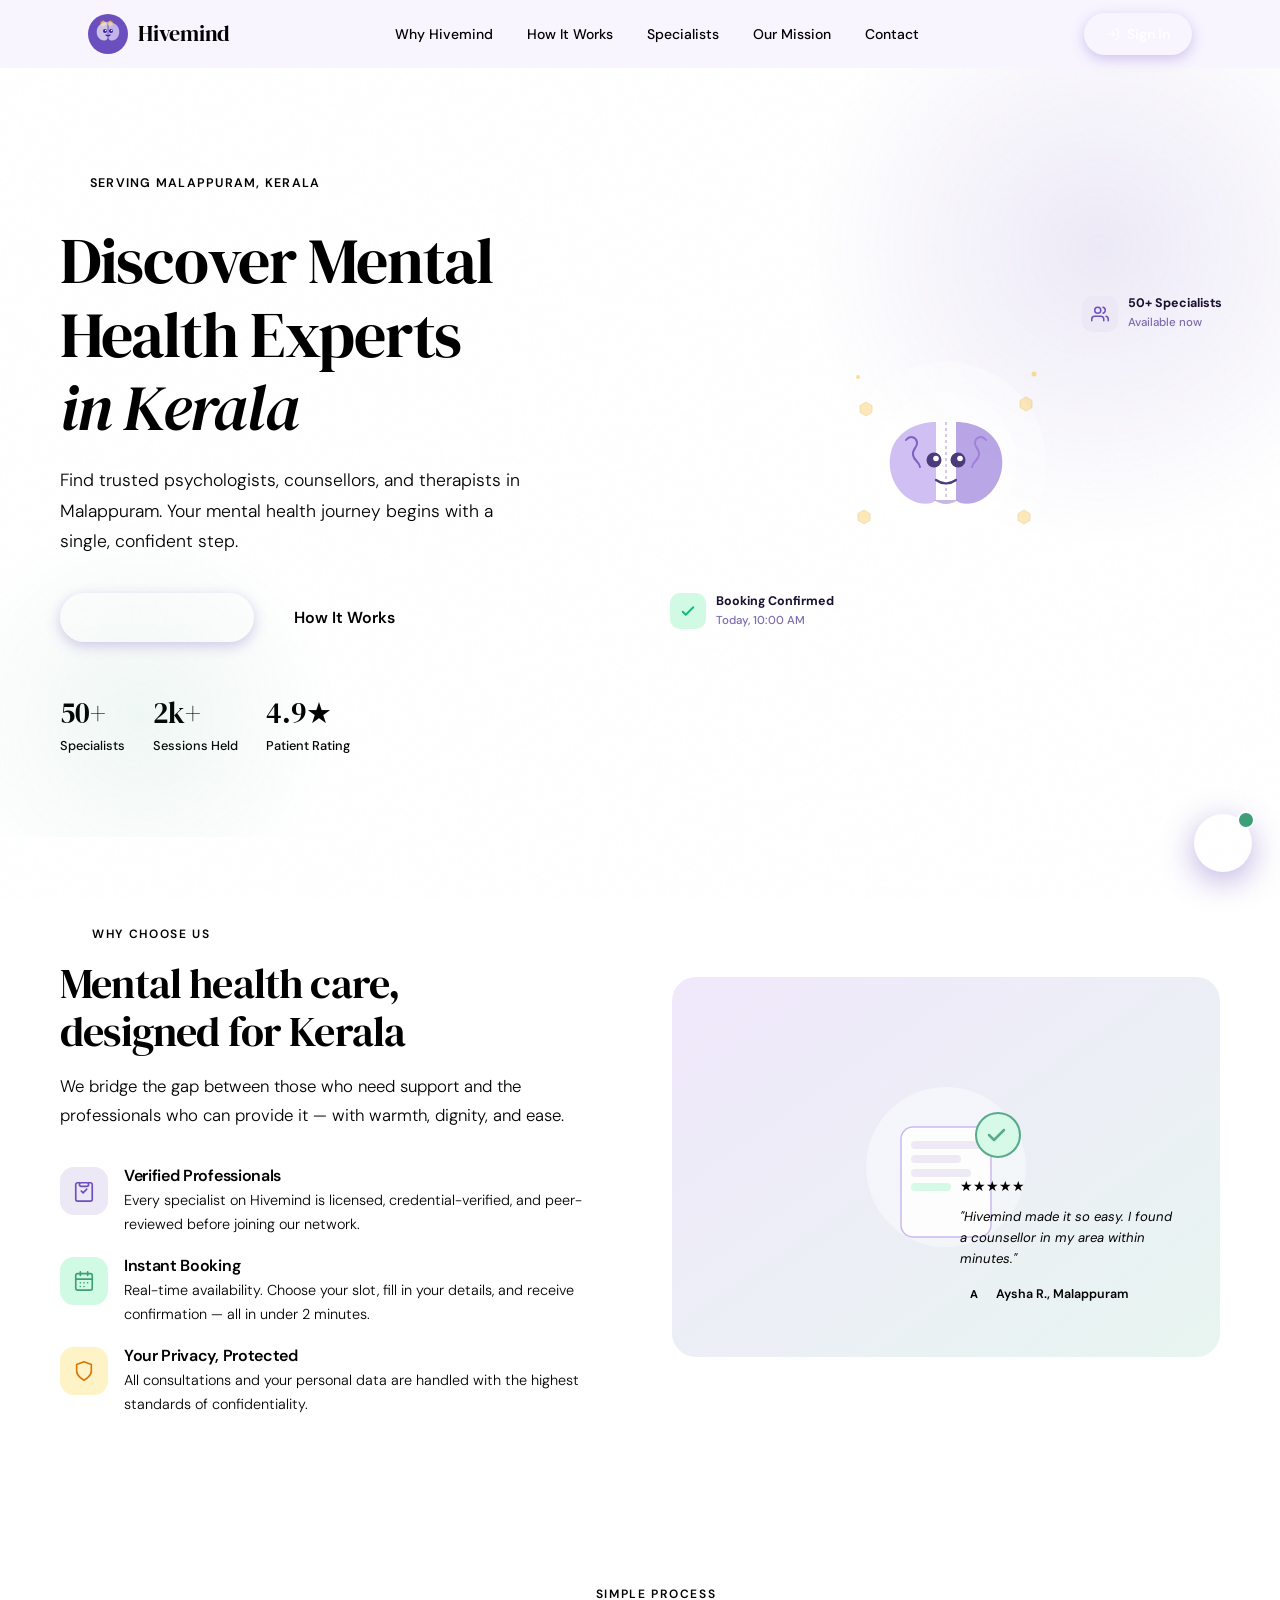
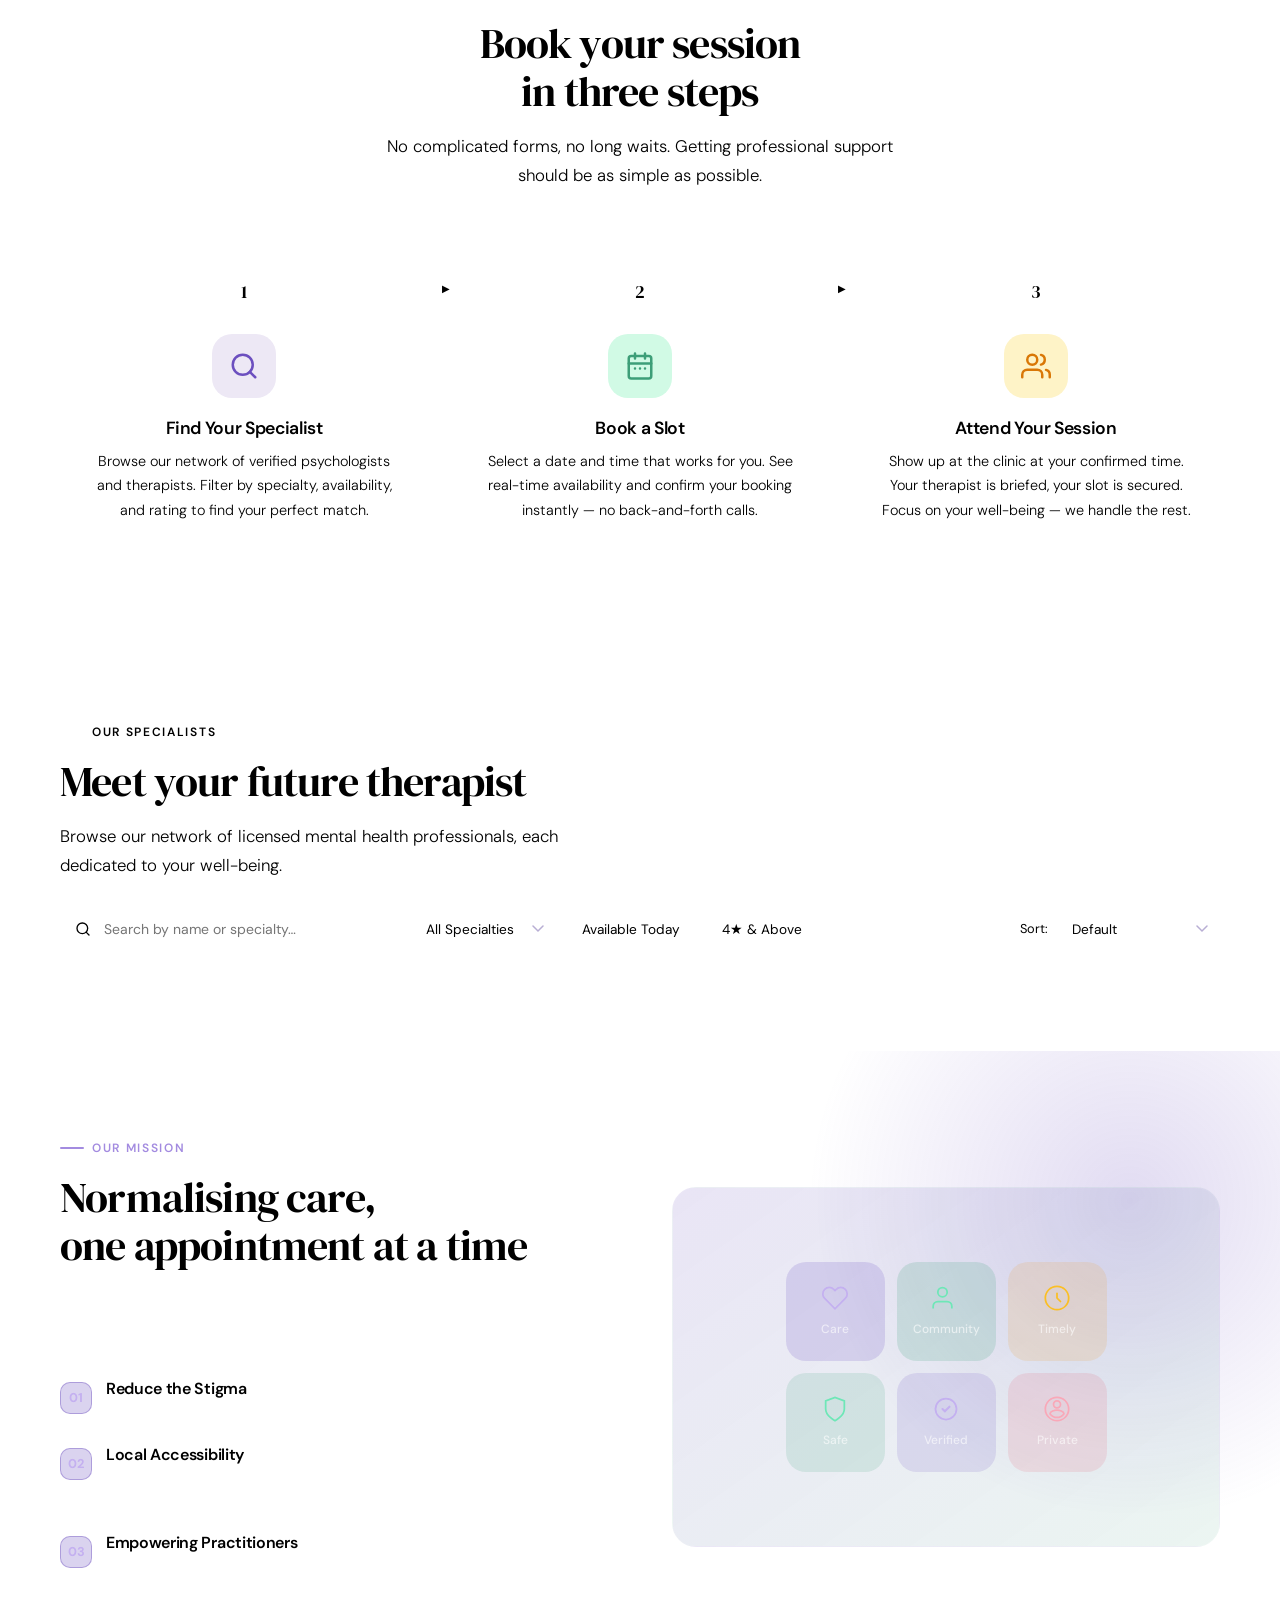
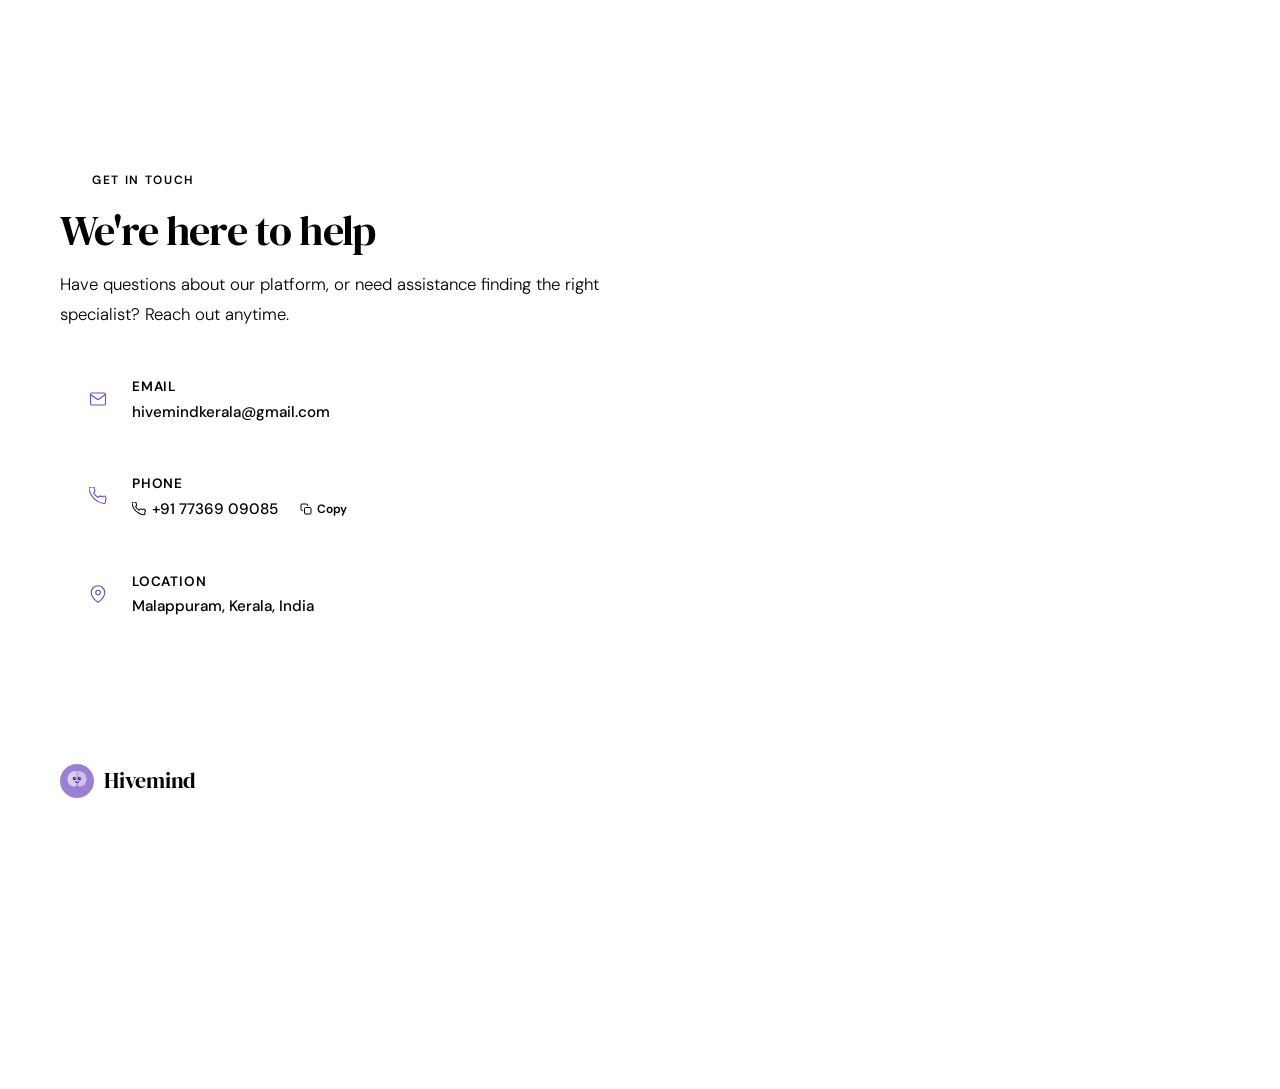
==== home.html @ d4dd8314 "sh" ====
<!DOCTYPE html>
<!-- ═══════════════════════════════════════════════════════════════════════
     HIVEMIND — Mental Health Platform  |  Production-Ready Frontend
     ── UPGRADED from static UI prototype to full product-level frontend ──
     Changes overview:
       • Mock API layer with realistic doctor data (replaces Supabase)
       • Smart search + specialty / rating / availability filters + sorting
       • Enhanced doctor cards: rating, reviews, price, certifications, verified badge
       • Multi-step booking flow (4 steps) with progress indicator
       • Skeleton loaders replacing spinner
       • "How It Works" section (new)
       • Full accessibility: aria-labels, focus styles, keyboard nav
       • SEO: meta description, OG tags, JSON-LD structured data
       • Lazy image loading, debounced search, no unnecessary reflows
     ═══════════════════════════════════════════════════════════════════════ -->
<html lang="en">
<head>
  <meta charset="UTF-8"/>
  <meta name="viewport" content="width=device-width, initial-scale=1.0"/>

  <!-- ── SEO: NEW ── -->
  <title>Hivemind — Mental Health Experts in Kerala | Book Online</title>
  <meta name="description" content="Find and book trusted psychologists, counsellors and therapists in Malappuram, Kerala. Verified specialists, instant booking, confidential consultations."/>
  <meta name="keywords" content="mental health Kerala, psychologist Malappuram, counsellor Kerala, therapy booking, Hivemind"/>
  <meta name="robots" content="index, follow"/>
  <link rel="canonical" href="https://hivemind.in/"/>

  <!-- ── OG TAGS: NEW ── -->
  <meta property="og:type" content="website"/>
  <meta property="og:title" content="Hivemind — Mental Health Experts in Kerala"/>
  <meta property="og:description" content="Book verified psychologists and therapists in Malappuram, Kerala. Instant online booking."/>
  <meta property="og:url" content="https://hivemind.in/"/>
  <meta property="og:image" content="https://hivemind.in/og-image.png"/>
  <meta name="twitter:card" content="summary_large_image"/>
  <meta name="twitter:title" content="Hivemind — Mental Health Experts in Kerala"/>
  <meta name="twitter:description" content="Book verified psychologists and therapists in Kerala. Instant online booking."/>

  <!-- ── JSON-LD STRUCTURED DATA: NEW ── -->
  <script type="application/ld+json">
  {
    "@context": "https://schema.org",
    "@type": "MedicalBusiness",
    "name": "Hivemind",
    "description": "Mental health booking platform connecting patients with verified specialists in Kerala, India.",
    "url": "https://hivemind.in",
    "areaServed": { "@type": "State", "name": "Kerala" },
    "address": { "@type": "PostalAddress", "addressLocality": "Malappuram", "addressRegion": "Kerala", "addressCountry": "IN" },
    "telephone": "+917736909085",
    "email": "hivemindkerala@gmail.com",
    "medicalSpecialty": ["Psychology", "Psychiatry", "Counseling", "Therapy"]
  }
  </script>

  <link rel="preconnect" href="https://fonts.googleapis.com"/>
  <link href="https://fonts.googleapis.com/css2?family=DM+Serif+Display:ital@0;1&family=DM+Sans:ital,opsz,wght@0,9..40,300;0,9..40,400;0,9..40,500;0,9..40,600;1,9..40,300&display=swap" rel="stylesheet"/>

  <link rel="stylesheet" href="css/styles.css"/>

  <!-- ── NO INLINE STYLES — all styles are in css/styles.css ── -->
</head>
<body>

<!-- Accessibility skip link: NEW -->
<a href="#doctors" class="skip-link">Skip to specialists</a>

<!-- ═══════════════ HEADER ═══════════════ -->
<header role="banner">
  <div class="nav-wrap">
    <a class="logo" onclick="showPage('home')" role="link" aria-label="Hivemind home" tabindex="0">
      <svg class="logo-mark" viewBox="0 0 40 40" fill="none" aria-hidden="true">
        <circle cx="20" cy="20" r="20" fill="#6c4fbf"/>
        <polygon points="15.2,6.5 17.7,8 17.7,11 15.2,12.5 12.7,11 12.7,8" fill="#f9c74f" opacity="0.82" stroke="#d4930a" stroke-width="0.5"/>
        <polygon points="22.2,6.5 24.7,8 24.7,11 22.2,12.5 19.7,11 19.7,8" fill="#f9c74f" opacity="0.82" stroke="#d4930a" stroke-width="0.5"/>
        <path d="M19.5,8 C16.5,8 12,9.5 10,13 C8,16.5 8.5,21 10.5,23.5 C12,25.5 14.5,27 17,26.5 C17.8,26.35 19.5,25.5 19.5,24 Z" fill="#ede8f5" opacity="0.75"/>
        <path d="M20.5,8 C23.5,8 28,9.5 30,13 C32,16.5 31.5,21 29.5,23.5 C28,25.5 25.5,27 23,26.5 C22.2,26.35 20.5,25.5 20.5,24 Z" fill="#ddd5f5" opacity="0.75"/>
        <circle cx="17" cy="17" r="2" fill="#3d1fa0"/><circle cx="23" cy="17" r="2" fill="#3d1fa0"/>
        <circle cx="17.6" cy="16.5" r="0.75" fill="white"/><circle cx="23.6" cy="16.5" r="0.75" fill="white"/>
        <path d="M18,21 Q20,22.5 22,21" stroke="#3d1fa0" stroke-width="1.2" stroke-linecap="round" fill="none"/>
      </svg>
      <span class="logo-name">Hivemind</span>
    </a>
    <nav role="navigation" aria-label="Main navigation">
      <span class="nav-link" onclick="showPage('home'); scrollToId('why')" tabindex="0" role="button">Why Hivemind</span>
      <span class="nav-link" onclick="showPage('home'); scrollToId('how')" tabindex="0" role="button">How It Works</span>
      <span class="nav-link" onclick="showPage('home'); scrollToId('doctors')" tabindex="0" role="button">Specialists</span>
      <span class="nav-link" onclick="showPage('home'); scrollToId('mission')" tabindex="0" role="button">Our Mission</span>
      <span class="nav-link" onclick="showPage('home'); scrollToId('contact')" tabindex="0" role="button">Contact</span>
    </nav>
    <!-- Shown when NOT logged in -->
    <a href="login.html" class="btn btn-primary" id="nav-login-btn" aria-label="Sign in">
      <svg width="14" height="14" fill="none" viewBox="0 0 24 24" aria-hidden="true"><path d="M15 3h4a2 2 0 012 2v14a2 2 0 01-2 2h-4M10 17l5-5-5-5M15 12H3" stroke="currentColor" stroke-width="2" stroke-linecap="round" stroke-linejoin="round"/></svg>
      Sign In
    </a>
    <!-- Shown when logged in -->
    <div class="user-nav" id="user-nav" aria-label="Logged in user">
      <div class="user-nav-avatar" id="nav-avatar">A</div>
      <span class="user-nav-name" id="nav-username"></span>
      <button class="logout-btn" onclick="doLogout()" aria-label="Sign out">
        <svg width="13" height="13" fill="none" viewBox="0 0 24 24"><path d="M9 21H5a2 2 0 01-2-2V5a2 2 0 012-2h4M16 17l5-5-5-5M21 12H9" stroke="currentColor" stroke-width="2" stroke-linecap="round" stroke-linejoin="round"/></svg>
        Sign out
      </button>
    </div>
    <button class="hamburger" id="hamburger" onclick="toggleMenu()" aria-label="Open menu" aria-expanded="false">
      <span></span><span></span><span></span>
    </button>
  </div>
  <div class="mobile-menu" id="mobileMenu" role="navigation" aria-label="Mobile navigation">
    <span class="mobile-nav-link" onclick="closeMenu(); showPage('home'); scrollToId('why')" tabindex="0" role="button">Why Hivemind</span>
    <span class="mobile-nav-link" onclick="closeMenu(); showPage('home'); scrollToId('how')" tabindex="0" role="button">How It Works</span>
    <span class="mobile-nav-link" onclick="closeMenu(); showPage('home'); scrollToId('doctors')" tabindex="0" role="button">Specialists</span>
    <span class="mobile-nav-link" onclick="closeMenu(); showPage('home'); scrollToId('mission')" tabindex="0" role="button">Our Mission</span>
    <span class="mobile-nav-link" onclick="closeMenu(); showPage('home'); scrollToId('contact')" tabindex="0" role="button">Contact</span>
    <button class="btn btn-primary" style="margin-top:8px;border-radius:12px;" onclick="closeMenu(); showPage('home'); scrollToId('doctors')">Book an Appointment</button>
  </div>
</header>

<!-- ═══════════════ HOME PAGE ═══════════════ -->
<div id="page-home" class="page active" role="main">

  <!-- HERO -->
  <section class="hero" id="hero" aria-label="Hero">
    <div class="hero-inner container">
      <div>
        <div class="hero-badge" aria-label="Service area">
          <span class="pulse" aria-hidden="true"></span> Serving Malappuram, Kerala
        </div>
        <h1>Discover Mental<br/>Health Experts<br/><em>in Kerala</em></h1>
        <p class="hero-sub">Find trusted psychologists, counsellors, and therapists in Malappuram. Your mental health journey begins with a single, confident step.</p>
        <div class="hero-ctas">
          <button class="btn btn-primary" style="font-size:1rem;padding:14px 28px;" onclick="scrollToId('doctors')" aria-label="Book a therapy session">
            <svg width="16" height="16" fill="none" viewBox="0 0 24 24" aria-hidden="true"><rect x="3" y="4" width="18" height="18" rx="2" stroke="currentColor" stroke-width="2"/><path d="M16 2v4M8 2v4M3 10h18" stroke="currentColor" stroke-width="2" stroke-linecap="round"/></svg>
            Book a Session
          </button>
          <button class="btn btn-ghost" style="font-size:1rem;padding:14px 28px;" onclick="scrollToId('how')">How It Works</button>
        </div>
        <div class="hero-stats" role="list" aria-label="Platform statistics">
          <div class="stat" role="listitem"><div class="stat-num">50+</div><div class="stat-label">Specialists</div></div>
          <div class="stat" role="listitem"><div class="stat-num">2k+</div><div class="stat-label">Sessions Held</div></div>
          <div class="stat" role="listitem"><div class="stat-num">4.9★</div><div class="stat-label">Patient Rating</div></div>
        </div>
      </div>
      <div class="hero-visual" aria-hidden="true">
        <div class="hero-illustration">
          <svg width="260" height="260" viewBox="0 0 260 260" fill="none">
            <circle cx="130" cy="130" r="100" fill="white" opacity="0.35"/>
            <circle cx="130" cy="130" r="70" fill="white" opacity="0.4"/>
            <path d="M120 90 C100 90 80 100 75 120 C70 140 80 160 95 168 C102 172 115 174 120 168 Z" fill="#c4b0f0" opacity="0.8"/>
            <path d="M140 90 C160 90 180 100 185 120 C190 140 180 160 165 168 C158 172 145 174 140 168 Z" fill="#a890e0" opacity="0.8"/>
            <path d="M118 168 Q130 176 142 168" fill="#9070c8" opacity="0.5"/>
            <line x1="130" y1="90" x2="130" y2="168" stroke="#7850b8" stroke-width="1.2" stroke-dasharray="3 3" opacity="0.5"/>
            <path d="M90 108 C94 103 100 105 101 110 C102 115 96 117 97 123 C98 129 103 129 104 135" stroke="#8060c0" stroke-width="2" fill="none" stroke-linecap="round"/>
            <path d="M170 108 C166 103 160 105 159 110 C158 115 164 117 163 123 C162 129 157 129 156 135" stroke="#a080d8" stroke-width="2" fill="none" stroke-linecap="round"/>
            <circle cx="118" cy="128" r="7.5" fill="#4a3b7a"/><circle cx="142" cy="128" r="7.5" fill="#4a3b7a"/>
            <circle cx="120" cy="126.5" r="2.8" fill="white"/><circle cx="144" cy="126.5" r="2.8" fill="white"/>
            <path d="M120 148 Q130 155 140 148" stroke="#4a3b7a" stroke-width="2.2" fill="none" stroke-linecap="round"/>
            <g opacity="0.4">
              <polygon points="50,70 56,73.5 56,80.5 50,84 44,80.5 44,73.5" fill="#f9c74f" stroke="#d4930a" stroke-width="0.6"/>
              <polygon points="210,65 216,68.5 216,75.5 210,79 204,75.5 204,68.5" fill="#f9c74f" stroke="#d4930a" stroke-width="0.6"/>
              <polygon points="48,178 54,181.5 54,188.5 48,192 42,188.5 42,181.5" fill="#f9c74f" stroke="#d4930a" stroke-width="0.6"/>
              <polygon points="208,178 214,181.5 214,188.5 208,192 202,188.5 202,181.5" fill="#f9c74f" stroke="#d4930a" stroke-width="0.6"/>
            </g>
            <circle cx="42" cy="45" r="2" fill="#f9c74f" opacity="0.6"/>
            <circle cx="218" cy="42" r="2.5" fill="#f9c74f" opacity="0.6"/>
          </svg>
        </div>
        <div class="float-card fc1">
          <div class="fc-icon" style="background:#d1fae5;"><svg width="18" height="18" fill="none" viewBox="0 0 24 24"><path d="M5 13l4 4L19 7" stroke="#10b981" stroke-width="2.5" stroke-linecap="round" stroke-linejoin="round"/></svg></div>
          <div><div style="font-size:.78rem;font-weight:700;color:#1a1030;">Booking Confirmed</div><div style="font-size:.72rem;color:#7c6bb0;">Today, 10:00 AM</div></div>
        </div>
        <div class="float-card fc2">
          <div class="fc-icon" style="background:#ede8f5;"><svg width="18" height="18" fill="none" viewBox="0 0 24 24"><path d="M17 21v-2a4 4 0 00-4-4H5a4 4 0 00-4 4v2" stroke="#6c4fbf" stroke-width="2" stroke-linecap="round"/><circle cx="9" cy="7" r="4" stroke="#6c4fbf" stroke-width="2"/><path d="M23 21v-2a4 4 0 00-3-3.87M16 3.13a4 4 0 010 7.75" stroke="#6c4fbf" stroke-width="2" stroke-linecap="round"/></svg></div>
          <div><div style="font-size:.78rem;font-weight:700;color:#1a1030;">50+ Specialists</div><div style="font-size:.72rem;color:#7c6bb0;">Available now</div></div>
        </div>
      </div>
    </div>
  </section>

  <div class="divider"></div>

  <!-- WHY HIVEMIND -->
  <section class="why-section" id="why" aria-labelledby="why-heading">
    <div class="container">
      <div class="why-grid">
        <div>
          <div class="section-label">Why Choose Us</div>
          <h2 class="section-title" id="why-heading">Mental health care,<br/>designed for Kerala</h2>
          <p class="section-sub">We bridge the gap between those who need support and the professionals who can provide it — with warmth, dignity, and ease.</p>
          <div class="why-features">
            <div class="feature-item">
              <div class="feature-icon" style="background:#ede8f5;" aria-hidden="true"><svg width="22" height="22" fill="none" viewBox="0 0 24 24"><path d="M9 12l2 2 4-4M7 3H5a2 2 0 00-2 2v16a2 2 0 002 2h14a2 2 0 002-2V5a2 2 0 00-2-2h-2M9 3h6M9 3a2 2 0 000 4h6a2 2 0 000-4" stroke="#6c4fbf" stroke-width="1.8" stroke-linecap="round" stroke-linejoin="round"/></svg></div>
              <div class="feature-text"><h4>Verified Professionals</h4><p>Every specialist on Hivemind is licensed, credential-verified, and peer-reviewed before joining our network.</p></div>
            </div>
            <div class="feature-item">
              <div class="feature-icon" style="background:#d1fae5;" aria-hidden="true"><svg width="22" height="22" fill="none" viewBox="0 0 24 24"><rect x="3" y="4" width="18" height="18" rx="2" stroke="#3d9e78" stroke-width="1.8"/><path d="M16 2v4M8 2v4M3 10h18M8 14h.01M12 14h.01M16 14h.01M8 18h.01M12 18h.01" stroke="#3d9e78" stroke-width="1.8" stroke-linecap="round"/></svg></div>
              <div class="feature-text"><h4>Instant Booking</h4><p>Real-time availability. Choose your slot, fill in your details, and receive confirmation — all in under 2 minutes.</p></div>
            </div>
            <div class="feature-item">
              <div class="feature-icon" style="background:#fef3c7;" aria-hidden="true"><svg width="22" height="22" fill="none" viewBox="0 0 24 24"><path d="M12 22s8-4 8-10V5l-8-3-8 3v7c0 6 8 10 8 10z" stroke="#d97706" stroke-width="1.8" stroke-linecap="round" stroke-linejoin="round"/></svg></div>
              <div class="feature-text"><h4>Your Privacy, Protected</h4><p>All consultations and your personal data are handled with the highest standards of confidentiality.</p></div>
            </div>
          </div>
        </div>
        <div class="why-visual" aria-hidden="true">
          <svg width="200" height="200" viewBox="0 0 200 200" fill="none">
            <circle cx="100" cy="100" r="80" fill="white" opacity="0.4"/>
            <g opacity="0.85">
              <rect x="55" y="60" width="90" height="110" rx="12" fill="white" stroke="#c4b0f0" stroke-width="1.5"/>
              <rect x="65" y="74" width="70" height="8" rx="4" fill="#ede8f5"/>
              <rect x="65" y="88" width="50" height="8" rx="4" fill="#ede8f5"/>
              <rect x="65" y="102" width="60" height="8" rx="4" fill="#ede8f5"/>
              <rect x="65" y="116" width="40" height="8" rx="4" fill="#d1fae5"/>
              <circle cx="152" cy="68" r="22" fill="#d1fae5" stroke="#3d9e78" stroke-width="2"/>
              <path d="M143 68l5 5 10-10" stroke="#3d9e78" stroke-width="2.5" stroke-linecap="round" stroke-linejoin="round"/>
            </g>
          </svg>
          <div class="testimonial-card">
            <div class="tc-stars">★★★★★</div>
            <p class="tc-text">"Hivemind made it so easy. I found a counsellor in my area within minutes."</p>
            <div class="tc-author"><div class="tc-avatar">A</div><div class="tc-name">Aysha R., Malappuram</div></div>
          </div>
        </div>
      </div>
    </div>
  </section>

  <div class="divider"></div>

  <!-- ══════════════════════════════════
       HOW IT WORKS — NEW SECTION
       ══════════════════════════════════ -->
  <section class="how-section" id="how" aria-labelledby="how-heading">
    <div class="container">
      <div style="text-align:center; max-width:560px; margin:0 auto;">
        <div class="section-label" style="justify-content:center;">Simple Process</div>
        <h2 class="section-title" id="how-heading">Book your session<br/>in three steps</h2>
        <p class="section-sub" style="margin:0 auto;">No complicated forms, no long waits. Getting professional support should be as simple as possible.</p>
      </div>
      <div class="how-grid" role="list">
        <div class="how-card" role="listitem">
          <div class="how-connector" aria-hidden="true"></div>
          <div class="how-step-num" aria-hidden="true">1</div>
          <div class="how-icon" style="background:#ede8f5;" aria-hidden="true">
            <svg width="30" height="30" fill="none" viewBox="0 0 24 24"><circle cx="11" cy="11" r="8" stroke="#6c4fbf" stroke-width="2"/><path d="M21 21l-4.35-4.35" stroke="#6c4fbf" stroke-width="2" stroke-linecap="round"/></svg>
          </div>
          <h3>Find Your Specialist</h3>
          <p>Browse our network of verified psychologists and therapists. Filter by specialty, availability, and rating to find your perfect match.</p>
        </div>
        <div class="how-card" role="listitem">
          <div class="how-connector" aria-hidden="true"></div>
          <div class="how-step-num" aria-hidden="true">2</div>
          <div class="how-icon" style="background:#d1fae5;" aria-hidden="true">
            <svg width="30" height="30" fill="none" viewBox="0 0 24 24"><rect x="3" y="4" width="18" height="18" rx="2" stroke="#3d9e78" stroke-width="2"/><path d="M16 2v4M8 2v4M3 10h18" stroke="#3d9e78" stroke-width="2" stroke-linecap="round"/><path d="M8 14h.01M12 14h.01M16 14h.01" stroke="#3d9e78" stroke-width="2" stroke-linecap="round"/></svg>
          </div>
          <h3>Book a Slot</h3>
          <p>Select a date and time that works for you. See real-time availability and confirm your booking instantly — no back-and-forth calls.</p>
        </div>
        <div class="how-card" role="listitem">
          <div class="how-step-num" aria-hidden="true">3</div>
          <div class="how-icon" style="background:#fef3c7;" aria-hidden="true">
            <svg width="30" height="30" fill="none" viewBox="0 0 24 24"><path d="M17 21v-2a4 4 0 00-4-4H5a4 4 0 00-4 4v2" stroke="#d97706" stroke-width="2" stroke-linecap="round"/><circle cx="9" cy="7" r="4" stroke="#d97706" stroke-width="2"/><path d="M23 21v-2a4 4 0 00-3-3.87M16 3.13a4 4 0 010 7.75" stroke="#d97706" stroke-width="2" stroke-linecap="round"/></svg>
          </div>
          <h3>Attend Your Session</h3>
          <p>Show up at the clinic at your confirmed time. Your therapist is briefed, your slot is secured. Focus on your well-being — we handle the rest.</p>
        </div>
      </div>
    </div>
  </section>

  <div class="divider"></div>

  <!-- SPECIALISTS -->
  <section class="doctors-section" id="doctors" aria-labelledby="doctors-heading">
    <div class="container">
      <div class="section-label">Our Specialists</div>
      <h2 class="section-title" id="doctors-heading">Meet your future therapist</h2>
      <p class="section-sub">Browse our network of licensed mental health professionals, each dedicated to your well-being.</p>

      <!-- ── FILTER BAR: NEW ── -->
      <div class="filter-bar" role="search" aria-label="Filter specialists">
        <div class="search-bar-wrap">
          <svg class="search-icon" width="16" height="16" fill="none" viewBox="0 0 24 24" aria-hidden="true"><circle cx="11" cy="11" r="8" stroke="currentColor" stroke-width="2"/><path d="M21 21l-4.35-4.35" stroke="currentColor" stroke-width="2" stroke-linecap="round"/></svg>
          <input class="search-bar" type="search" placeholder="Search by name or specialty…" id="searchInput" oninput="filterDoctors()" aria-label="Search specialists"/>
        </div>

        <select class="filter-select" id="filterSpecialty" onchange="filterDoctors()" aria-label="Filter by specialty">
          <option value="">All Specialties</option>
          <option value="psychologist">Psychologist</option>
          <option value="psychiatrist">Psychiatrist</option>
          <option value="counsellor">Counsellor</option>
          <option value="therapist">Therapist</option>
          <option value="child">Child Specialist</option>
        </select>

        <button class="filter-chip" id="chip-today" onclick="toggleChip('today')" aria-pressed="false">Available Today</button>
        <button class="filter-chip" id="chip-rating" onclick="toggleChip('rating')" aria-pressed="false">4★ & Above</button>

        <div class="sort-wrap">
          <span class="sort-label">Sort:</span>
          <select class="filter-select" id="sortBy" onchange="filterDoctors()" aria-label="Sort specialists">
            <option value="default">Default</option>
            <option value="rating">Top Rated</option>
            <option value="price-low">Price: Low to High</option>
            <option value="price-high">Price: High to Low</option>
            <option value="experience">Most Experienced</option>
          </select>
        </div>
      </div>

      <div class="results-count" id="resultsCount" aria-live="polite" aria-atomic="true"></div>
      <div class="doctors-grid" id="doctorsGrid" role="list" aria-label="Specialists list"></div>
    </div>
  </section>

  <div class="divider"></div>

  <!-- MISSION -->
  <section class="mission-section" id="mission" aria-labelledby="mission-heading">
    <div class="container">
      <div class="mission-grid">
        <div class="mission-text">
          <div class="section-label">Our Mission</div>
          <h2 class="section-title" id="mission-heading">Normalising care,<br/>one appointment at a time</h2>
          <p class="section-sub">In Kerala, the conversation around mental health is shifting. We're here to accelerate that change.</p>
          <div class="mission-points">
            <div class="mp-item"><div class="mp-num" aria-hidden="true">01</div><div class="mp-text"><h4>Reduce the Stigma</h4><p>We make seeking help feel as natural as visiting a doctor — because it is.</p></div></div>
            <div class="mp-item"><div class="mp-num" aria-hidden="true">02</div><div class="mp-text"><h4>Local Accessibility</h4><p>Connecting Malappuram and the broader Kerala community with qualified specialists, close to home.</p></div></div>
            <div class="mp-item"><div class="mp-num" aria-hidden="true">03</div><div class="mp-text"><h4>Empowering Practitioners</h4><p>Helping mental health professionals grow their practice and reach the patients who need them most.</p></div></div>
          </div>
        </div>
        <div class="mission-visual" aria-hidden="true">
          <div class="mission-hexgrid">
            <div class="hex-item" style="background:rgba(108,79,191,.18);"><svg width="28" height="28" fill="none" viewBox="0 0 24 24"><path d="M20.84 4.61a5.5 5.5 0 00-7.78 0L12 5.67l-1.06-1.06a5.5 5.5 0 00-7.78 7.78l1.06 1.06L12 21.23l7.78-7.78 1.06-1.06a5.5 5.5 0 000-7.78z" stroke="#c4b0f0" stroke-width="1.5"/></svg><span>Care</span></div>
            <div class="hex-item" style="background:rgba(61,158,120,.18);"><svg width="28" height="28" fill="none" viewBox="0 0 24 24"><path d="M17 21v-2a4 4 0 00-4-4H5a4 4 0 00-4 4v2" stroke="#6ee7b7" stroke-width="1.5"/><circle cx="9" cy="7" r="4" stroke="#6ee7b7" stroke-width="1.5"/></svg><span>Community</span></div>
            <div class="hex-item" style="background:rgba(232,168,76,.18);"><svg width="28" height="28" fill="none" viewBox="0 0 24 24"><circle cx="12" cy="12" r="10" stroke="#fbbf24" stroke-width="1.5"/><path d="M12 8v4l3 3" stroke="#fbbf24" stroke-width="1.5" stroke-linecap="round"/></svg><span>Timely</span></div>
            <div class="hex-item" style="background:rgba(61,158,120,.15);"><svg width="28" height="28" fill="none" viewBox="0 0 24 24"><path d="M12 22s8-4 8-10V5l-8-3-8 3v7c0 6 8 10 8 10z" stroke="#6ee7b7" stroke-width="1.5"/></svg><span>Safe</span></div>
            <div class="hex-item" style="background:rgba(108,79,191,.15);"><svg width="28" height="28" fill="none" viewBox="0 0 24 24"><path d="M9 12l2 2 4-4" stroke="#c4b0f0" stroke-width="1.8" stroke-linecap="round"/><path d="M21 12c0 4.97-4.03 9-9 9S3 16.97 3 12 7.03 3 12 3s9 4.03 9 9z" stroke="#c4b0f0" stroke-width="1.5"/></svg><span>Verified</span></div>
            <div class="hex-item" style="background:rgba(224,92,114,.15);"><svg width="28" height="28" fill="none" viewBox="0 0 24 24"><path d="M12 2C6.48 2 2 6.48 2 12s4.48 10 10 10 10-4.48 10-10S17.52 2 12 2zm0 3c1.66 0 3 1.34 3 3s-1.34 3-3 3-3-1.34-3-3 1.34-3 3-3zm0 14.2c-2.5 0-4.71-1.28-6-3.22.03-1.99 4-3.08 6-3.08 1.99 0 5.97 1.09 6 3.08-1.29 1.94-3.5 3.22-6 3.22z" stroke="#f9a8b8" stroke-width="1.5"/></svg><span>Private</span></div>
          </div>
        </div>
      </div>
    </div>
  </section>

  <div class="divider"></div>

  <!-- CONTACT -->
  <section class="contact-section" id="contact" aria-labelledby="contact-heading">
    <div class="container">
      <div class="contact-grid">
        <div>
          <div class="section-label">Get in Touch</div>
          <h2 class="section-title" id="contact-heading">We're here to help</h2>
          <p class="section-sub">Have questions about our platform, or need assistance finding the right specialist? Reach out anytime.</p>
          <div class="contact-info">
            <div class="contact-item">
              <div class="contact-ico" aria-hidden="true"><svg width="18" height="18" fill="none" viewBox="0 0 24 24"><path d="M4 4h16c1.1 0 2 .9 2 2v12c0 1.1-.9 2-2 2H4c-1.1 0-2-.9-2-2V6c0-1.1.9-2 2-2z" stroke="#6c4fbf" stroke-width="1.5" stroke-linecap="round" stroke-linejoin="round"/><polyline points="22,6 12,13 2,6" stroke="#6c4fbf" stroke-width="1.5" stroke-linecap="round" stroke-linejoin="round"/></svg></div>
              <div><h4>Email</h4><a href="#" onclick="openContactPopup(event)" style="color:var(--brand);font-weight:500;">hivemindkerala@gmail.com</a></div>
            </div>
            <div class="contact-item">
              <div class="contact-ico" aria-hidden="true"><svg width="18" height="18" fill="none" viewBox="0 0 24 24"><path d="M22 16.92v3a2 2 0 01-2.18 2 19.79 19.79 0 01-8.63-3.07A19.5 19.5 0 013.07 10.8 19.79 19.79 0 01.07 2.18 2 2 0 012.06 0h3a2 2 0 012 1.72 12.84 12.84 0 00.7 2.81 2 2 0 01-.45 2.11L6.09 7.91a16 16 0 006 6l1.27-1.27a2 2 0 012.11-.45c.907.339 1.85.573 2.81.7A2 2 0 0122 16.92z" stroke="#6c4fbf" stroke-width="1.5" stroke-linecap="round" stroke-linejoin="round"/></svg></div>
              <div>
                <h4>Phone</h4>
                <div style="display:flex;align-items:center;gap:10px;flex-wrap:wrap;margin-top:4px;">
                  <a href="tel:+917736909085" style="display:flex;align-items:center;gap:6px;color:var(--ink);font-weight:500;text-decoration:none;font-size:.95rem;transition:color .18s;" onmouseover="this.style.color='#6c4fbf'" onmouseout="this.style.color='var(--ink)'">
                    <svg width="14" height="14" fill="none" viewBox="0 0 24 24"><path d="M22 16.92v3a2 2 0 01-2.18 2 19.79 19.79 0 01-8.63-3.07A19.5 19.5 0 013.07 10.8 19.79 19.79 0 01.07 2.18 2 2 0 012.06 0h3a2 2 0 012 1.72c.127.96.361 1.903.7 2.81a2 2 0 01-.45 2.11L6.09 7.91a16 16 0 006 6l1.27-1.27a2 2 0 012.11-.45c.907.339 1.85.573 2.81.7A2 2 0 0122 16.92z" stroke="currentColor" stroke-width="1.8" stroke-linecap="round"/></svg>
                    +91 77369 09085
                  </a>
                  <button onclick="copyPhone(this)" style="display:flex;align-items:center;gap:5px;padding:5px 12px;border-radius:99px;border:1.5px solid var(--border);background:#fff;font-family:'DM Sans',sans-serif;font-size:.75rem;font-weight:600;color:var(--ink-soft);cursor:pointer;transition:all .18s;position:relative;" onmouseover="this.style.borderColor='#6c4fbf';this.style.color='#6c4fbf'" onmouseout="this.style.borderColor='var(--border)';this.style.color='var(--ink-soft)'">
                    <svg width="12" height="12" fill="none" viewBox="0 0 24 24"><rect x="9" y="9" width="13" height="13" rx="2" stroke="currentColor" stroke-width="2"/><path d="M5 15H4a2 2 0 01-2-2V4a2 2 0 012-2h9a2 2 0 012 2v1" stroke="currentColor" stroke-width="2" stroke-linecap="round"/></svg>
                    Copy
                    <span class="copy-tip" style="display:none;position:absolute;bottom:calc(100% + 6px);left:50%;transform:translateX(-50%);background:#1a1030;color:#fff;font-size:.7rem;padding:4px 8px;border-radius:6px;white-space:nowrap;">Copied!</span>
                  </button>
                </div>
              </div>
            </div>
            <div class="contact-item">
              <div class="contact-ico" aria-hidden="true"><svg width="18" height="18" fill="none" viewBox="0 0 24 24"><path d="M21 10c0 7-9 13-9 13s-9-6-9-13a9 9 0 0118 0z" stroke="#6c4fbf" stroke-width="1.5" stroke-linecap="round" stroke-linejoin="round"/><circle cx="12" cy="10" r="3" stroke="#6c4fbf" stroke-width="1.5"/></svg></div>
              <div><h4>Location</h4><p>Malappuram, Kerala, India</p></div>
            </div>
          </div>
        </div>
        <div class="contact-cta-box">
          <h3>Ready to begin?</h3>
          <p>Browse our specialists and book your first session today. Taking the first step is always the hardest — we've made it as gentle as possible.</p>
          <button class="btn-white" onclick="showPage('home'); scrollToId('doctors')" aria-label="Find a specialist">Find a Specialist →</button>
        </div>
      </div>
    </div>
  </section>

</div><!-- /page-home -->

<!-- ═══════════════ BOOKING PAGE ═══════════════ -->
<div id="page-booking" class="page" role="main" aria-label="Booking flow">
  <div class="booking-page-inner">

    <!-- Step progress indicator: NEW -->
    <nav class="booking-steps" aria-label="Booking progress">
      <div class="step-item">
        <div class="step-circle active" id="step-circle-1" aria-current="step">1</div>
        <div class="step-label active" id="step-label-1">Choose Date</div>
      </div>
      <div class="step-line" id="step-line-1"></div>
      <div class="step-item">
        <div class="step-circle" id="step-circle-2">2</div>
        <div class="step-label" id="step-label-2">Your Details</div>
      </div>
      <div class="step-line" id="step-line-2"></div>
      <div class="step-item">
        <div class="step-circle" id="step-circle-3">3</div>
        <div class="step-label" id="step-label-3">Review</div>
      </div>
      <div class="step-line" id="step-line-3"></div>
      <div class="step-item">
        <div class="step-circle" id="step-circle-4">4</div>
        <div class="step-label" id="step-label-4">Confirmed</div>
      </div>
    </nav>

    <!-- STEP 1: CALENDAR -->
    <div id="bview-calendar" class="bview active">
      <button class="back-link" onclick="showPage('home'); scrollToId('doctors')" aria-label="Go back to specialists">
        <svg width="16" height="16" fill="none" viewBox="0 0 24 24" aria-hidden="true"><path d="M19 12H5M5 12l7 7M5 12l7-7" stroke="currentColor" stroke-width="2" stroke-linecap="round" stroke-linejoin="round"/></svg>
        Back to Specialists
      </button>
      <div class="booking-hero" role="region" aria-label="Selected doctor">
        <img id="calDocPhoto" src="" alt="" loading="lazy"/>
        <div class="booking-hero-text">
          <div class="tag-micro">Booking appointment with</div>
          <h2 id="calDocName"></h2>
          <p id="calDocSpec"></p>
        </div>
      </div>
      <div class="cal-row">
        <div class="cal-panel" role="region" aria-label="Date picker">
          <div class="cal-nav-row">
            <button class="cal-nav-btn" onclick="prevMonth()" aria-label="Previous month">
              <svg width="16" height="16" fill="none" viewBox="0 0 24 24" aria-hidden="true"><path d="M15 18l-6-6 6-6" stroke="currentColor" stroke-width="2" stroke-linecap="round"/></svg>
            </button>
            <span class="cal-month" id="calMonthYear" aria-live="polite"></span>
            <button class="cal-nav-btn" onclick="nextMonth()" aria-label="Next month">
              <svg width="16" height="16" fill="none" viewBox="0 0 24 24" aria-hidden="true"><path d="M9 18l6-6-6-6" stroke="currentColor" stroke-width="2" stroke-linecap="round"/></svg>
            </button>
          </div>
          <div class="cal-weekdays" role="row" aria-label="Days of the week">
            <div class="cal-wd" role="columnheader" abbr="Sunday">Su</div>
            <div class="cal-wd" role="columnheader" abbr="Monday">Mo</div>
            <div class="cal-wd" role="columnheader" abbr="Tuesday">Tu</div>
            <div class="cal-wd" role="columnheader" abbr="Wednesday">We</div>
            <div class="cal-wd" role="columnheader" abbr="Thursday">Th</div>
            <div class="cal-wd" role="columnheader" abbr="Friday">Fr</div>
            <div class="cal-wd" role="columnheader" abbr="Saturday">Sa</div>
          </div>
          <div class="cal-grid" id="calGrid" role="grid" aria-label="Select a date"></div>
        </div>
        <div class="slots-panel" role="region" aria-label="Available time slots">
          <div class="slots-title">Available Times</div>
          <div class="slots-date" id="slotDateLabel">Select a date to view slots</div>
          <div class="slots-list" id="slotsContainer" aria-live="polite">
            <div class="slots-empty">
              <svg width="44" height="44" fill="none" viewBox="0 0 24 24" aria-hidden="true"><path d="M12 8v4l3 3" stroke="#b8aed4" stroke-width="1.5" stroke-linecap="round"/><circle cx="12" cy="12" r="9" stroke="#b8aed4" stroke-width="1.5"/></svg>
              <p>Pick a date from the calendar</p>
            </div>
          </div>
          <div class="slots-legend" aria-label="Slot legend">
            <div class="legend-item"><div class="legend-dot" style="background:#10b981;" aria-hidden="true"></div>Available</div>
            <div class="legend-item"><div class="legend-dot" style="background:#ef4444;" aria-hidden="true"></div>Booked</div>
          </div>
        </div>
      </div>
    </div>

    <!-- STEP 2: PATIENT DETAILS FORM -->
    <div id="bview-form" class="bview">
      <button class="back-link" onclick="showBview('calendar'); setStep(1)" aria-label="Go back to date selection">
        <svg width="16" height="16" fill="none" viewBox="0 0 24 24" aria-hidden="true"><path d="M19 12H5M5 12l7 7M5 12l7-7" stroke="currentColor" stroke-width="2" stroke-linecap="round" stroke-linejoin="round"/></svg>
        Change time slot
      </button>
      <div class="bform-card" role="form" aria-label="Patient details">
        <div class="bform-header">
          <div class="pretag">Step 2 of 4 — Your Details</div>
          <h2>Enter your details</h2>
          <div class="bform-summary" aria-label="Booking summary">
            <div class="bfs-row"><span class="bfs-label">Doctor</span><span class="bfs-val" id="formDocName"></span></div>
            <div class="bfs-row"><span class="bfs-label">Date</span><span class="bfs-val" id="formDate"></span></div>
            <div class="bfs-row"><span class="bfs-label">Time</span><span class="bfs-val" id="formTime"></span></div>
          </div>
        </div>
        <div class="bform-body">
          <div class="form-group">
            <label for="patientName">Full Name <span style="color:var(--rose)">*</span></label>
            <input class="form-input" id="patientName" type="text" placeholder="e.g. Aysha Rahman" autocomplete="name" aria-required="true" aria-describedby="nameError"/>
            <div class="field-error" id="nameError" role="alert">Please enter your full name.</div>
          </div>
          <div class="form-group">
            <label for="patientPhone">Phone Number <span style="color:var(--rose)">*</span></label>
            <input class="form-input" id="patientPhone" type="tel" placeholder="e.g. +91 94470 00000" autocomplete="tel" aria-required="true" aria-describedby="phoneError"/>
            <div class="field-error" id="phoneError" role="alert">Please enter a valid phone number.</div>
          </div>
          <div class="form-group">
            <label for="patientEmail">Email Address <span style="color:var(--ink-faint);font-weight:400;">(optional)</span></label>
            <input class="form-input" id="patientEmail" type="email" placeholder="e.g. aysha@email.com" autocomplete="email" aria-describedby="emailError"/>
            <div class="field-error" id="emailError" role="alert">Please enter a valid email address.</div>
          </div>
          <div class="form-group">
            <label for="patientNote">Note for Doctor <span style="color:var(--ink-faint);font-weight:400;">(optional)</span></label>
            <textarea class="form-input" id="patientNote" placeholder="Brief description of what you'd like to discuss…" rows="3" style="resize:vertical;" aria-label="Note for the doctor"></textarea>
          </div>
          <div class="form-error" id="formError" role="alert"></div>
          <button class="book-btn" id="continueBtn" onclick="goToReview()" aria-label="Continue to review">Continue to Review →</button>
        </div>
      </div>
    </div>

    <!-- STEP 3: REVIEW / SUMMARY: NEW -->
    <div id="bview-review" class="bview">
      <button class="back-link" onclick="showBview('form'); setStep(2)" aria-label="Go back to details">
        <svg width="16" height="16" fill="none" viewBox="0 0 24 24" aria-hidden="true"><path d="M19 12H5M5 12l7 7M5 12l7-7" stroke="currentColor" stroke-width="2" stroke-linecap="round" stroke-linejoin="round"/></svg>
        Edit details
      </button>
      <div class="booking-summary-card" role="region" aria-label="Booking review">
        <div style="margin-bottom:20px;">
          <div class="pretag" style="color:var(--brand);font-size:.72rem;font-weight:600;letter-spacing:.1em;text-transform:uppercase;margin-bottom:8px;">Step 3 of 4 — Review</div>
          <h2 style="font-size:1.7rem;">Confirm your booking</h2>
          <p style="color:var(--ink-soft);font-size:.9rem;margin-top:6px;font-weight:300;">Please review the details below before confirming.</p>
        </div>
        <div id="reviewContent"></div>
        <div class="form-error" id="reviewError" role="alert" style="margin-top:12px;"></div>
        <button class="book-btn" id="confirmBtn" onclick="confirmBooking()" style="margin-top:20px;" aria-label="Confirm and book appointment">
          Confirm Appointment
        </button>
      </div>
    </div>

    <!-- STEP 4: SUCCESS -->
    <div id="bview-success" class="bview">
      <div class="success-wrap" role="region" aria-label="Booking confirmed">
        <div class="success-icon" aria-hidden="true">
          <svg width="38" height="38" fill="none" viewBox="0 0 24 24"><path d="M5 13l4 4L19 7" stroke="#10b981" stroke-width="2.5" stroke-linecap="round" stroke-linejoin="round"/></svg>
        </div>
        <div class="booking-ref" id="bookingRef" aria-label="Booking reference number">
          <svg width="14" height="14" fill="none" viewBox="0 0 24 24" aria-hidden="true"><path d="M9 5H7a2 2 0 00-2 2v12a2 2 0 002 2h10a2 2 0 002-2V7a2 2 0 00-2-2h-2M9 5a2 2 0 000 4h6a2 2 0 000-4M9 5a2 2 0 012-2h2a2 2 0 012 2" stroke="currentColor" stroke-width="1.8" stroke-linecap="round" stroke-linejoin="round"/></svg>
          <span id="bookingRefNum"></span>
        </div>
        <h2>Booking Confirmed!</h2>
        <p id="successMsg"></p>
        <div class="success-receipt" aria-label="Booking receipt">
          <div class="receipt-row"><span class="receipt-label">Patient</span><span class="receipt-val" id="sPatient"></span></div>
          <div class="receipt-row"><span class="receipt-label">Doctor</span><span class="receipt-val" id="sDoctor"></span></div>
          <div class="receipt-row"><span class="receipt-label">Date</span><span class="receipt-val" id="sDate"></span></div>
          <div class="receipt-row"><span class="receipt-label">Time</span><span class="receipt-val" id="sTime"></span></div>
          <div class="receipt-row"><span class="receipt-label">Fee</span><span class="receipt-val" id="sFee" style="color:var(--brand);"></span></div>
          <div class="receipt-row"><span class="receipt-label">Location</span><span class="receipt-val" id="sLocation"></span></div>
        </div>
        <div class="success-actions">
          <button class="btn btn-ghost" onclick="showPage('home')" aria-label="Return to home page">← Back to Home</button>
          <button class="btn btn-primary" onclick="showPage('home'); scrollToId('doctors')" aria-label="Book another appointment">Book Another</button>
        </div>
      </div>
    </div>

  </div>
</div>

<!-- ═══════════════ FOOTER ═══════════════ -->
<footer role="contentinfo">
  <div class="footer-inner">
    <div class="footer-top">
      <div class="footer-brand">
        <div class="logo" onclick="showPage('home')" role="link" aria-label="Hivemind home" tabindex="0">
          <svg width="34" height="34" viewBox="0 0 40 40" fill="none" aria-hidden="true"><circle cx="20" cy="20" r="20" fill="#9b7fd4"/><path d="M19.5,8 C16.5,8 12,9.5 10,13 C8,16.5 8.5,21 10.5,23.5 C12,25.5 14.5,27 17,26.5 C17.8,26.35 19.5,25.5 19.5,24 Z" fill="#ede8f5" opacity="0.75"/><path d="M20.5,8 C23.5,8 28,9.5 30,13 C32,16.5 31.5,21 29.5,23.5 C28,25.5 25.5,27 23,26.5 C22.2,26.35 20.5,25.5 20.5,24 Z" fill="#ddd5f5" opacity="0.75"/><circle cx="17" cy="17" r="2" fill="#3d1fa0"/><circle cx="23" cy="17" r="2" fill="#3d1fa0"/><circle cx="17.6" cy="16.5" r="0.75" fill="white"/><circle cx="23.6" cy="16.5" r="0.75" fill="white"/><path d="M18,21 Q20,22.5 22,21" stroke="#3d1fa0" stroke-width="1.2" stroke-linecap="round" fill="none"/></svg>
          <span class="logo-name">Hivemind</span>
        </div>
        <p class="footer-tagline">Mental health care, made accessible for Kerala. Find your specialist today.</p>
      </div>
      <div class="footer-links">
        <h5>Navigate</h5>
        <ul>
          <li><span onclick="showPage('home')" tabindex="0" role="button">Home</span></li>
          <li><span onclick="showPage('home'); scrollToId('why')" tabindex="0" role="button">Why Hivemind</span></li>
          <li><span onclick="showPage('home'); scrollToId('how')" tabindex="0" role="button">How It Works</span></li>
          <li><span onclick="showPage('home'); scrollToId('doctors')" tabindex="0" role="button">Specialists</span></li>
          <li><span onclick="showPage('home'); scrollToId('contact')" tabindex="0" role="button">Contact</span></li>
        </ul>
      </div>
      <div class="footer-links">
        <h5>Legal</h5>
        <ul>
          <li><span tabindex="0" role="button">Privacy Policy</span></li>
          <li><span tabindex="0" role="button">Terms of Service</span></li>
          <li><span tabindex="0" role="button">Disclaimer</span></li>
        </ul>
      </div>
      <div class="footer-links">
        <h5>Contact</h5>
        <ul>
          <li><a href="#" onclick="openContactPopup(event)">hivemindkerala@gmail.com</a></li>
          <li><a href="tel:+917736909085">+91 77369 09085</a></li>
          <li><span>Malappuram, Kerala</span></li>
        </ul>
      </div>
    </div>
    <div class="footer-bottom">
      <p>© 2026 Hivemind · Mental Health, Made Accessible · Malappuram, Kerala</p>
      <div class="footer-socials" aria-label="Social media links">
        <div class="social-btn" role="button" tabindex="0" aria-label="Instagram"><svg width="16" height="16" fill="none" viewBox="0 0 24 24"><rect x="2" y="2" width="20" height="20" rx="5" stroke="currentColor" stroke-width="1.8"/><path d="M16 11.37A4 4 0 1112.63 8 4 4 0 0116 11.37z" stroke="currentColor" stroke-width="1.8"/><line x1="17.5" y1="6.5" x2="17.51" y2="6.5" stroke="currentColor" stroke-width="2" stroke-linecap="round"/></svg></div>
        <div class="social-btn" role="button" tabindex="0" aria-label="Facebook"><svg width="16" height="16" fill="none" viewBox="0 0 24 24"><path d="M18 2h-3a5 5 0 00-5 5v3H7v4h3v8h4v-8h3l1-4h-4V7a1 1 0 011-1h3z" stroke="currentColor" stroke-width="1.8" stroke-linecap="round" stroke-linejoin="round"/></svg></div>
        <div class="social-btn" role="button" tabindex="0" aria-label="Twitter"><svg width="16" height="16" fill="none" viewBox="0 0 24 24"><path d="M23 3a10.9 10.9 0 01-3.14 1.53 4.48 4.48 0 00-7.86 3v1A10.66 10.66 0 013 4s-4 9 5 13a11.64 11.64 0 01-7 2c9 5 20 0 20-11.5a4.5 4.5 0 00-.08-.83A7.72 7.72 0 0023 3z" stroke="currentColor" stroke-width="1.8" stroke-linecap="round" stroke-linejoin="round"/></svg></div>
      </div>
    </div>
  </div>
</footer>

<!-- ═══════════════════════════════════════════════════════
     SCRIPTS
     Plain script first (globals for onclick attrs),
     then module script (data + business logic)
     ═══════════════════════════════════════════════════════ -->
<script>
<script>
/* ══════════════════════════════════════════════════════════════════
   INLINE SCRIPT — Navigation helpers + module stubs
   ──────────────────────────────────────────────────────────────────
   WHY THIS EXISTS AS INLINE (not a separate file):
   HTML onclick="functionName()" fires immediately when user clicks.
   External module scripts load asynchronously — they may not be
   ready when the first click happens.

   Solution: define lightweight stub functions here that call
   window._functionName, which main.js sets up once it loads.
   The navigation functions (showPage etc.) are pure DOM — they
   don't need anything from modules so they're fine here.
══════════════════════════════════════════════════════════════════ */

/* ── PAGE NAVIGATION ─────────────────────────────────────────────
   Hivemind is a single-page app: all pages exist in the HTML,
   only one has class 'active' (display:block) at a time.
   ────────────────────────────────────────────────────────────────── */
function showPage(name) {
  document.querySelectorAll('.page').forEach(p => p.classList.remove('active'));
  document.getElementById('page-' + name).classList.add('active');
  window.scrollTo({ top: 0, behavior: 'smooth' });
}
function showBview(name) {
  document.querySelectorAll('.bview').forEach(v => v.classList.remove('active'));
  document.getElementById('bview-' + name).classList.add('active');
  window.scrollTo({ top: 0, behavior: 'smooth' });
}
function scrollToId(id) {
  // 60ms delay lets page animation finish before scrolling
  setTimeout(() => {
    const el = document.getElementById(id);
    if (el) el.scrollIntoView({ behavior: 'smooth', block: 'start' });
  }, 60);
}

/* ── MOBILE HAMBURGER MENU ──────────────────────────────────────── */
function toggleMenu() {
  const m   = document.getElementById('mobileMenu');
  const btn = document.getElementById('hamburger');
  m.classList.toggle('open');
  btn.setAttribute('aria-expanded', m.classList.contains('open'));
}
function closeMenu() {
  document.getElementById('mobileMenu').classList.remove('open');
  document.getElementById('hamburger').setAttribute('aria-expanded', 'false');
}

/* ── STUBS — real logic is in js/main.js (loaded as module) ──────
   These call window._functionName which main.js assigns on load.
   ────────────────────────────────────────────────────────────────── */
function filterDoctors()   { window._filterDoctors   && window._filterDoctors();    }
function toggleChip(id)    { window._toggleChip       && window._toggleChip(id);    }
function prevMonth()       { window._prevMonth        && window._prevMonth();        }
function nextMonth()       { window._nextMonth        && window._nextMonth();        }
function goToReview()      { window._goToReview       && window._goToReview();       }
function confirmBooking()  { window._confirmBooking   && window._confirmBooking();   }
function setStep(n)        { window._setStep          && window._setStep(n);         }
function doLogout()        { window._doLogout         && window._doLogout();         }
function toggleChat()      { window.toggleChat        && window.toggleChat();        }
function sendChat()        { window.sendChat          && window.sendChat();          }
function sendQuick(text)   { window.sendQuick         && window.sendQuick(text);     }
function openContactPopup(e)  { window.openContactPopup  && window.openContactPopup(e);  }
function closeContactPopup()  { window.closeContactPopup && window.closeContactPopup(); }
function copyPhone(btn)       { window.copyPhone         && window.copyPhone(btn);       }
function submitContactPopup(e){ window.submitContactPopup && window.submitContactPopup(e); }

/* ── Inline auth check (runs before module loads) ─────────────────
   Shows the user's name in the nav immediately on page load
   without waiting for Supabase. Reads from sessionStorage/localStorage.
   ────────────────────────────────────────────────────────────────── */
document.addEventListener('DOMContentLoaded', function() {
  function applyNav(name) {
    const loginBtn  = document.getElementById('nav-login-btn');
    const userNav   = document.getElementById('user-nav');
    const navAvatar = document.getElementById('nav-avatar');
    const navName   = document.getElementById('nav-username');
    if (loginBtn)  loginBtn.style.display = 'none';
    if (userNav)   userNav.classList.add('visible');
    if (navAvatar) navAvatar.textContent = name.charAt(0).toUpperCase();
    if (navName)   navName.textContent   = name;
  }
  try {
    const params  = new URLSearchParams(window.location.search);
    const urlName = params.get('user');
    if (urlName) {
      const name = decodeURIComponent(urlName);
      applyNav(name);
      sessionStorage.setItem('hm_user', name);
      if (localStorage.getItem('hm_remember')) localStorage.setItem('hm_user', name);
      return;
    }
    const session    = sessionStorage.getItem('hm_user');
    if (session) { applyNav(session); return; }
    const remembered = localStorage.getItem('hm_user');
    if (remembered && localStorage.getItem('hm_remember')) {
      applyNav(remembered);
      sessionStorage.setItem('hm_user', remembered);
    }
  } catch(e) {}
});
</script>

<!-- ── MAIN MODULE — imports and starts the full app ── -->
<script type="module" src="js/main.js"></script>

</script>

<!-- ── CONTACT POPUP ── -->
<div id="contact-popup" style="display:none;position:fixed;inset:0;z-index:9999;background:rgba(26,16,48,.55);backdrop-filter:blur(4px);align-items:center;justify-content:center;">
  <div style="background:#fff;border-radius:20px;padding:36px;width:100%;max-width:420px;margin:20px;box-shadow:0 24px 64px rgba(74,59,122,.2);position:relative;animation:fadeUp .3s cubic-bezier(.16,1,.3,1) both;">
    <button onclick="closeContactPopup()" style="position:absolute;top:16px;right:16px;background:none;border:none;cursor:pointer;color:#b8aed4;font-size:1.2rem;line-height:1;">✕</button>
    <div style="margin-bottom:20px;">
      <div style="font-size:.7rem;font-weight:700;letter-spacing:.12em;text-transform:uppercase;color:#6c4fbf;margin-bottom:6px;">Get in Touch</div>
      <h3 style="font-family:'DM Serif Display',serif;font-size:1.5rem;color:#1a1030;margin-bottom:4px;">Send us a message</h3>
      <p style="font-size:.85rem;color:#7c6bb0;">We'll reply within 24 hours.</p>
    </div>
    <div id="popup-success" style="display:none;text-align:center;padding:20px 0;">
      <svg width="48" height="48" fill="none" viewBox="0 0 24 24" style="margin:0 auto 12px;display:block;"><circle cx="12" cy="12" r="10" fill="#d1fae5"/><path d="M5 13l4 4L19 7" stroke="#3d9e78" stroke-width="2.5" stroke-linecap="round"/></svg>
      <p style="font-weight:600;color:#1a1030;margin-bottom:4px;">Message sent!</p>
      <p style="font-size:.85rem;color:#7c6bb0;">We'll get back to you soon.</p>
    </div>
    <form id="popup-form" onsubmit="submitContactPopup(event)">
      <div style="margin-bottom:12px;">
        <input id="pop-name" type="text" placeholder="Your name" required
          style="width:100%;padding:12px 16px;border-radius:10px;border:1.5px solid #e8e2f4;background:#fafafa;font-family:'DM Sans',sans-serif;font-size:.875rem;color:#1a1030;outline:none;transition:border-color .18s;"
          onfocus="this.style.borderColor='#6c4fbf'" onblur="this.style.borderColor='#e8e2f4'"/>
      </div>
      <div style="margin-bottom:12px;">
        <input id="pop-email" type="email" placeholder="Your email" required
          style="width:100%;padding:12px 16px;border-radius:10px;border:1.5px solid #e8e2f4;background:#fafafa;font-family:'DM Sans',sans-serif;font-size:.875rem;color:#1a1030;outline:none;transition:border-color .18s;"
          onfocus="this.style.borderColor='#6c4fbf'" onblur="this.style.borderColor='#e8e2f4'"/>
      </div>
      <div style="margin-bottom:16px;">
        <textarea id="pop-message" placeholder="Your message" required rows="4"
          style="width:100%;padding:12px 16px;border-radius:10px;border:1.5px solid #e8e2f4;background:#fafafa;font-family:'DM Sans',sans-serif;font-size:.875rem;color:#1a1030;outline:none;resize:none;transition:border-color .18s;"
          onfocus="this.style.borderColor='#6c4fbf'" onblur="this.style.borderColor='#e8e2f4'"></textarea>
      </div>
      <button type="submit" id="pop-btn"
        style="width:100%;padding:13px;border-radius:10px;background:#6c4fbf;color:#fff;border:none;font-family:'DM Sans',sans-serif;font-weight:600;font-size:.925rem;cursor:pointer;transition:background .18s;">
        Send Message →
      </button>
    </form>
  </div>
</div>

<!-- ═══════════════ AI CHATBOT ═══════════════ -->
<!-- Floating button -->
<button id="hm-chat-btn" onclick="toggleChat()" aria-label="Open Hivemind AI assistant">
  <span class="hm-chat-badge"></span>
  <span class="hm-chat-icon" style="display:flex;align-items:center;justify-content:center;">
    <svg width="24" height="24" fill="none" viewBox="0 0 24 24">
      <path d="M21 15a2 2 0 01-2 2H7l-4 4V5a2 2 0 012-2h14a2 2 0 012 2z" stroke="white" stroke-width="1.8" stroke-linecap="round" stroke-linejoin="round"/>
      <path d="M8 10h8M8 14h5" stroke="white" stroke-width="1.8" stroke-linecap="round"/>
    </svg>
  </span>
  <span class="hm-close-icon" style="align-items:center;justify-content:center;">
    <svg width="20" height="20" fill="none" viewBox="0 0 24 24">
      <path d="M18 6L6 18M6 6l12 12" stroke="white" stroke-width="2" stroke-linecap="round"/>
    </svg>
  </span>
</button>

<!-- Chat window -->
<div id="hm-chat-window" role="dialog" aria-label="Hivemind AI Assistant" aria-modal="true">
  <!-- Header -->
  <div class="hm-chat-header">
    <div class="hm-chat-avatar">
      <svg width="20" height="20" fill="none" viewBox="0 0 40 40">
        <path d="M19.5,8 C16.5,8 12,9.5 10,13 C8,16.5 8.5,21 10.5,23.5 C12,25.5 14.5,27 17,26.5 C17.8,26.35 19.5,25.5 19.5,24 Z" fill="#ede8f5" opacity=".9"/>
        <path d="M20.5,8 C23.5,8 28,9.5 30,13 C32,16.5 31.5,21 29.5,23.5 C28,25.5 25.5,27 23,26.5 C22.2,26.35 20.5,25.5 20.5,24 Z" fill="#ddd5f5" opacity=".9"/>
        <circle cx="17" cy="17" r="2" fill="white"/><circle cx="23" cy="17" r="2" fill="white"/>
        <path d="M18,21 Q20,22.5 22,21" stroke="white" stroke-width="1.2" stroke-linecap="round" fill="none"/>
      </svg>
    </div>
    <div class="hm-chat-header-info">
      <div class="hm-chat-name">Myna · Hivemind AI</div>
      <div class="hm-chat-status">
        <span class="hm-status-dot"></span>
        Here to help you find support
      </div>
    </div>
  </div>

  <!-- Messages -->
  <div class="hm-chat-messages" id="hm-chat-messages"></div>

  <!-- Quick replies -->
  <div class="hm-quick-replies" id="hm-quick-replies">
    <button class="hm-quick-btn" onclick="sendQuick('How do I book an appointment?')">How to book?</button>
    <button class="hm-quick-btn" onclick="sendQuick('Which therapist is right for me?')">Find therapist</button>
    <button class="hm-quick-btn" onclick="sendQuick('What does a session cost?')">Session cost</button>
    <button class="hm-quick-btn" onclick="sendQuick('I am feeling anxious and don\'t know where to start')">I need help</button>
  </div>

  <!-- Input -->
  <div class="hm-chat-input-row">
    <textarea id="hm-chat-input" placeholder="Ask Myna anything…" rows="1"
      onkeydown="if(event.key==='Enter'&&!event.shiftKey){event.preventDefault();sendChat();}"
      oninput="this.style.height='auto';this.style.height=Math.min(this.scrollHeight,100)+'px'"></textarea>
    <button id="hm-chat-send" onclick="sendChat()" aria-label="Send message">
      <svg width="16" height="16" fill="none" viewBox="0 0 24 24">
        <path d="M22 2L11 13M22 2L15 22l-4-9-9-4 20-7z" stroke="white" stroke-width="2" stroke-linecap="round" stroke-linejoin="round"/>
      </svg>
    </button>
  </div>
</div>
</body>
</html>
---- css/styles.css ----
/* ═══════════════════════════════════════════════════════════════
   HIVEMIND — styles.css
   All visual styling for the app.
   Sections: Design Tokens → Layout → Header → Hero → Sections
             → Doctor Cards → Booking → Chatbot → Responsive
═══════════════════════════════════════════════════════════════ */

       DESIGN TOKENS — unchanged from original
       ═══════════════════════════════════════════ */
    :root {
      --ink:        #1a1030;
      --ink-mid:    #4a3b7a;
      --ink-soft:   #7c6bb0;
      --ink-faint:  #b8aed4;
      --brand:      #6c4fbf;
      --brand-h:    #5a3fa8;
      --brand-lt:   #ede8f5;
      --brand-pale: #f5f2fc;
      --sage:       #3d9e78;
      --sage-lt:    #d1fae5;
      --rose:       #e05c72;
      --gold:       #e8a84c;
      --warm:       #fdf8f2;
      --cream:      #f8f4ff;
      --white:      #ffffff;
      --card-bg:    #fefcff;
      --border:     #e8e2f4;
      --shadow:     0 2px 24px rgba(74,59,122,.08);
      --shadow-lg:  0 12px 48px rgba(74,59,122,.14);
      --radius:     18px;
      --radius-sm:  12px;
    }
    *, *::before, *::after { box-sizing: border-box; margin: 0; padding: 0; }
    html { scroll-behavior: smooth; }
    body { font-family: 'DM Sans', sans-serif; background: var(--cream); color: var(--ink); line-height: 1.6; -webkit-font-smoothing: antialiased; }
    h1,h2,h3,h4 { font-family: 'DM Serif Display', serif; font-weight: 400; letter-spacing: -0.02em; line-height: 1.15; }

    /* ── ACCESSIBILITY: NEW — visible focus states ── */
    :focus-visible { outline: 3px solid var(--brand); outline-offset: 3px; border-radius: 6px; }
    .skip-link { position: absolute; top: -60px; left: 16px; background: var(--brand); color: #fff; padding: 10px 18px; border-radius: var(--radius-sm); font-weight: 600; z-index: 9999; transition: top .2s; }
    .skip-link:focus { top: 16px; }

    ::-webkit-scrollbar { width: 5px; }
    ::-webkit-scrollbar-thumb { background: var(--brand-lt); border-radius: 99px; }

    body::before {
      content: ''; position: fixed; inset: 0; z-index: 0; pointer-events: none;
      background-image: url("data:image/svg+xml,%3Csvg viewBox='0 0 256 256' xmlns='http://www.w3.org/2000/svg'%3E%3Cfilter id='noise'%3E%3CfeTurbulence type='fractalNoise' baseFrequency='0.9' numOctaves='4' stitchTiles='stitch'/%3E%3C/filter%3E%3Crect width='100%25' height='100%25' filter='url(%23noise)' opacity='0.03'/%3E%3C/svg%3E");
      opacity: 0.4;
    }

    /* ── PAGE SYSTEM ── */
    .page { display: none; position: relative; z-index: 1; }
    .page.active { display: block; animation: fadeUp .42s cubic-bezier(.16,1,.3,1) both; }
    .bview { display: none; }
    .bview.active { display: block; animation: fadeUp .35s cubic-bezier(.16,1,.3,1) both; }
    @keyframes fadeUp { from{opacity:0;transform:translateY(20px)} to{opacity:1;transform:translateY(0)} }

    /* ── HEADER ── */
    header { position: sticky; top: 0; z-index: 200; background: rgba(248,244,255,.88); backdrop-filter: blur(20px) saturate(1.6); -webkit-backdrop-filter: blur(20px) saturate(1.6); border-bottom: 1px solid var(--border); }
    .nav-wrap { max-width: 1160px; margin: 0 auto; padding: 0 28px; height: 68px; display: flex; align-items: center; justify-content: space-between; gap: 24px; }
    .logo { display: flex; align-items: center; gap: 10px; cursor: pointer; text-decoration: none; }
    .logo-mark { width: 40px; height: 40px; }
    .logo-name { font-family: 'DM Serif Display', serif; font-size: 1.35rem; color: var(--ink); letter-spacing: -0.01em; }
    nav { display: flex; align-items: center; gap: 6px; }
    .nav-link { color: var(--ink-soft); font-size: .875rem; font-weight: 500; padding: 7px 14px; border-radius: 99px; cursor: pointer; transition: background .18s, color .18s; white-space: nowrap; }
    .nav-link:hover { background: var(--brand-lt); color: var(--brand); }
    .btn { display: inline-flex; align-items: center; gap: 7px; font-family: 'DM Sans', sans-serif; font-weight: 600; border: none; cursor: pointer; transition: all .18s; text-decoration: none; }
    .btn-primary { background: var(--brand); color: #fff; padding: 10px 22px; border-radius: 99px; font-size: .875rem; box-shadow: 0 4px 14px rgba(108,79,191,.3); }
    .btn-primary:hover { background: var(--brand-h); transform: translateY(-1px); box-shadow: 0 6px 20px rgba(108,79,191,.35); }
    .btn-primary:active { transform: scale(.97); }
    .btn-ghost { background: transparent; color: var(--ink); padding: 10px 22px; border-radius: 99px; font-size: .875rem; border: 1.5px solid var(--border); }
    .btn-ghost:hover { background: var(--white); border-color: var(--ink-faint); }
    .hamburger { display: none; flex-direction: column; gap: 5px; cursor: pointer; padding: 8px; border-radius: 8px; background: none; border: none; }
    .hamburger span { display: block; width: 22px; height: 2px; background: var(--ink); border-radius: 2px; transition: all .25s; }
    .mobile-menu { display: none; position: absolute; top: 100%; left: 0; right: 0; background: rgba(248,244,255,.98); backdrop-filter: blur(20px); border-bottom: 1px solid var(--border); padding: 16px 28px 20px; flex-direction: column; gap: 4px; z-index: 199; }
    .mobile-menu.open { display: flex; }
    .mobile-nav-link { color: var(--ink-soft); font-size: .95rem; font-weight: 500; padding: 11px 14px; border-radius: var(--radius-sm); cursor: pointer; transition: background .18s; }
    .mobile-nav-link:hover { background: var(--brand-lt); color: var(--brand); }

    /* ── HERO ── */
    .hero { background: linear-gradient(155deg, #ede7f9 0%, #f5f1fc 40%, var(--warm) 100%); padding: 100px 28px 80px; position: relative; overflow: hidden; }
    .hero::before { content: ''; position: absolute; top: -120px; right: -120px; width: 600px; height: 600px; border-radius: 50%; background: radial-gradient(circle, rgba(108,79,191,.12) 0%, transparent 70%); pointer-events: none; }
    .hero::after { content: ''; position: absolute; bottom: -80px; left: -60px; width: 400px; height: 400px; border-radius: 50%; background: radial-gradient(circle, rgba(61,158,120,.08) 0%, transparent 70%); pointer-events: none; }
    .hero-inner { max-width: 1160px; margin: 0 auto; display: grid; grid-template-columns: 1fr 1fr; gap: 64px; align-items: center; }
    .hero-badge { display: inline-flex; align-items: center; gap: 8px; background: var(--brand-lt); color: var(--brand); font-size: .78rem; font-weight: 600; letter-spacing: .1em; text-transform: uppercase; padding: 6px 14px; border-radius: 99px; margin-bottom: 24px; }
    .pulse { width: 8px; height: 8px; border-radius: 50%; background: var(--sage); animation: pulse 2s infinite; flex-shrink: 0; }
    @keyframes pulse { 0%,100%{box-shadow:0 0 0 0 rgba(61,158,120,.4)} 70%{box-shadow:0 0 0 8px rgba(61,158,120,0)} }
    .hero h1 { font-size: clamp(2.8rem, 5vw, 4rem); margin-bottom: 20px; }
    .hero h1 em { color: var(--brand); font-style: italic; }
    .hero-sub { color: var(--ink-soft); font-size: 1.1rem; font-weight: 300; line-height: 1.75; margin-bottom: 36px; max-width: 460px; }
    .hero-ctas { display: flex; gap: 12px; flex-wrap: wrap; }
    .hero-stats { display: flex; gap: 28px; margin-top: 48px; }
    .stat { text-align: left; }
    .stat-num { font-family: 'DM Serif Display', serif; font-size: 1.8rem; color: var(--ink); }
    .stat-label { font-size: .8rem; color: var(--ink-faint); font-weight: 500; }
    .hero-visual { position: relative; background: linear-gradient(145deg, var(--brand-lt) 0%, #f0e8fc 100%); border-radius: 28px; overflow: visible; min-height: 420px; display: flex; align-items: center; justify-content: center; box-shadow: var(--shadow-lg); }
    .hero-illustration { width: 100%; height: 100%; display: flex; align-items: center; justify-content: center; padding: 40px; }
    .float-card { position: absolute; background: var(--white); border-radius: 16px; padding: 14px 18px; box-shadow: var(--shadow-lg); display: flex; align-items: center; gap: 10px; font-size: .82rem; font-weight: 500; color: var(--ink); }
    .float-card.fc1 { bottom: 28px; left: -20px; animation: floatA 4s ease-in-out infinite; }
    .float-card.fc2 { top: 28px; right: -20px; animation: floatB 4.5s ease-in-out infinite; }
    @keyframes floatA { 0%,100%{transform:translateY(0)} 50%{transform:translateY(-8px)} }
    @keyframes floatB { 0%,100%{transform:translateY(0)} 50%{transform:translateY(8px)} }
    .fc-icon { width: 36px; height: 36px; border-radius: 10px; display: flex; align-items: center; justify-content: center; flex-shrink: 0; }

    /* ── DIVIDER ── */
    .divider { height: 1px; background: linear-gradient(to right, transparent, var(--border), transparent); }

    /* ── SECTIONS ── */
    section { padding: 80px 28px; }
    .container { max-width: 1160px; margin: 0 auto; }
    .section-label { display: inline-flex; align-items: center; gap: 8px; color: var(--brand); font-size: .75rem; font-weight: 600; letter-spacing: .14em; text-transform: uppercase; margin-bottom: 16px; }
    .section-label::before { content: ''; display: block; width: 24px; height: 2px; background: var(--brand); border-radius: 2px; }
    .section-title { font-size: clamp(1.8rem, 3.5vw, 2.6rem); margin-bottom: 16px; }
    .section-sub { color: var(--ink-soft); font-size: 1.05rem; font-weight: 300; line-height: 1.75; max-width: 560px; }

    /* ── WHY SECTION ── */
    .why-section { background: var(--white); }
    .why-grid { display: grid; grid-template-columns: 1fr 1fr; gap: 64px; align-items: center; }
    .why-features { display: grid; gap: 20px; margin-top: 36px; }
    .feature-item { display: flex; gap: 16px; align-items: flex-start; }
    .feature-icon { width: 48px; height: 48px; border-radius: 14px; flex-shrink: 0; display: flex; align-items: center; justify-content: center; }
    .feature-text h4 { font-family: 'DM Sans', sans-serif; font-size: 1rem; font-weight: 600; margin-bottom: 4px; color: var(--ink); }
    .feature-text p { font-size: .9rem; color: var(--ink-soft); font-weight: 300; line-height: 1.65; }
    .why-visual { background: linear-gradient(145deg, #f0e8fc 0%, #e8f5f0 100%); border-radius: 24px; min-height: 380px; position: relative; overflow: hidden; display: flex; align-items: center; justify-content: center; }
    .testimonial-card { background: var(--white); border-radius: 16px; padding: 20px; box-shadow: var(--shadow-lg); max-width: 260px; position: absolute; bottom: 28px; right: 20px; animation: floatA 5s ease-in-out infinite; }
    .tc-stars { color: var(--gold); font-size: .9rem; margin-bottom: 8px; }
    .tc-text { font-size: .82rem; color: var(--ink-soft); line-height: 1.6; margin-bottom: 12px; font-style: italic; }
    .tc-author { display: flex; align-items: center; gap: 8px; }
    .tc-avatar { width: 28px; height: 28px; border-radius: 50%; background: var(--brand-lt); display: flex; align-items: center; justify-content: center; font-size: .7rem; font-weight: 700; color: var(--brand); }
    .tc-name { font-size: .78rem; font-weight: 600; color: var(--ink); }

    /* ══════════════════════════════════════════
       HOW IT WORKS — NEW SECTION
       ══════════════════════════════════════════ */
    .how-section { background: var(--cream); }
    .how-grid { display: grid; grid-template-columns: repeat(3, 1fr); gap: 28px; margin-top: 48px; }
    .how-card { background: var(--white); border: 1px solid var(--border); border-radius: var(--radius); padding: 32px 28px; text-align: center; position: relative; transition: box-shadow .25s, transform .25s; }
    .how-card:hover { box-shadow: var(--shadow-lg); transform: translateY(-4px); }
    .how-step-num { width: 44px; height: 44px; border-radius: 14px; background: var(--brand-lt); color: var(--brand); font-family: 'DM Serif Display', serif; font-size: 1.1rem; display: flex; align-items: center; justify-content: center; margin: 0 auto 20px; }
    .how-icon { width: 64px; height: 64px; border-radius: 20px; margin: 0 auto 20px; display: flex; align-items: center; justify-content: center; }
    .how-card h3 { font-family: 'DM Sans', sans-serif; font-size: 1.1rem; font-weight: 600; margin-bottom: 10px; }
    .how-card p { font-size: .9rem; color: var(--ink-soft); font-weight: 300; line-height: 1.7; }
    .how-connector { position: absolute; top: 50px; right: -14px; width: 28px; height: 2px; background: var(--border); z-index: 1; }
    .how-connector::after { content: '▶'; position: absolute; right: -8px; top: -7px; color: var(--ink-faint); font-size: .65rem; }

    /* ══════════════════════════════════════════
       DOCTORS SECTION — MODIFIED (filter bar)
       ══════════════════════════════════════════ */
    .doctors-section { background: var(--cream); }

    /* Filter bar: NEW */
    .filter-bar { display: flex; flex-wrap: wrap; gap: 10px; align-items: center; margin-top: 28px; }
    .search-bar-wrap { position: relative; flex: 1; min-width: 220px; max-width: 340px; }
    .search-bar { width: 100%; padding: 12px 18px 12px 44px; border-radius: 99px; border: 1.5px solid var(--border); background: var(--white); font-family: 'DM Sans', sans-serif; font-size: .875rem; color: var(--ink); transition: border-color .2s, box-shadow .2s; outline: none; }
    .search-bar:focus { border-color: var(--brand); box-shadow: 0 0 0 3px rgba(108,79,191,.12); }
    .search-icon { position: absolute; left: 15px; top: 50%; transform: translateY(-50%); pointer-events: none; color: var(--ink-faint); }
    .filter-select { padding: 11px 16px; border-radius: 99px; border: 1.5px solid var(--border); background: var(--white); font-family: 'DM Sans', sans-serif; font-size: .85rem; color: var(--ink); cursor: pointer; outline: none; transition: border-color .2s; -webkit-appearance: none; appearance: none; padding-right: 32px; background-image: url("data:image/svg+xml,%3Csvg width='12' height='8' viewBox='0 0 12 8' fill='none' xmlns='http://www.w3.org/2000/svg'%3E%3Cpath d='M1 1l5 5 5-5' stroke='%23b8aed4' stroke-width='1.5' stroke-linecap='round'/%3E%3C/svg%3E"); background-repeat: no-repeat; background-position: right 12px center; }
    .filter-select:focus { border-color: var(--brand); }
    .filter-chip { padding: 10px 16px; border-radius: 99px; border: 1.5px solid var(--border); background: var(--white); font-family: 'DM Sans', sans-serif; font-size: .85rem; color: var(--ink-soft); cursor: pointer; transition: all .18s; white-space: nowrap; }
    .filter-chip:hover, .filter-chip.active { background: var(--brand-lt); border-color: var(--brand); color: var(--brand); font-weight: 600; }
    .filter-chip:active { transform: scale(.97); }
    .sort-wrap { margin-left: auto; display: flex; align-items: center; gap: 8px; }
    .sort-label { font-size: .8rem; color: var(--ink-faint); white-space: nowrap; }
    .results-count { font-size: .85rem; color: var(--ink-soft); margin-top: 14px; }
    .results-count strong { color: var(--ink); }

    .doctors-grid { display: grid; grid-template-columns: repeat(auto-fill, minmax(300px, 1fr)); gap: 20px; margin-top: 20px; }

    /* ── SKELETON LOADER: NEW ── */
    .skeleton-card { background: var(--card-bg); border: 1px solid var(--border); border-radius: var(--radius); padding: 24px; display: flex; flex-direction: column; gap: 16px; }
    .skel { background: linear-gradient(90deg, #ede8f5 25%, #f5f2fc 50%, #ede8f5 75%); background-size: 200% 100%; animation: shimmer 1.5s infinite; border-radius: 8px; }
    @keyframes shimmer { 0%{background-position:200% 0} 100%{background-position:-200% 0} }
    .skel-avatar { width: 60px; height: 60px; border-radius: 16px; flex-shrink: 0; }
    .skel-line { height: 12px; }
    .skel-line.w-3/4 { width: 75%; }
    .skel-line.w-1/2 { width: 50%; }
    .skel-line.w-full { width: 100%; }
    .skel-line.w-2/3 { width: 66%; }
    .skel-btn { height: 42px; border-radius: var(--radius-sm); }

    /* ── DOCTOR CARD: MODIFIED + enhanced ── */
    .doctor-card { background: var(--card-bg); border: 1px solid var(--border); border-radius: var(--radius); padding: 24px; display: flex; flex-direction: column; gap: 14px; transition: box-shadow .25s, transform .25s, border-color .25s; }
    .doctor-card:hover { box-shadow: var(--shadow-lg); transform: translateY(-5px); border-color: var(--brand-lt); }
    .dc-head { display: flex; align-items: flex-start; gap: 14px; }
    .dc-photo { width: 60px; height: 60px; border-radius: 16px; object-fit: cover; border: 2.5px solid var(--brand-lt); flex-shrink: 0; }
    .dc-info { flex: 1; min-width: 0; }
    .dc-info h3 { font-family: 'DM Sans', sans-serif; font-size: 1rem; font-weight: 600; color: var(--ink); margin-bottom: 1px; }
    .dc-info .specialty { font-size: .8rem; color: var(--ink-soft); }
    .dc-info .location { font-size: .76rem; color: var(--ink-faint); margin-top: 3px; display: flex; align-items: center; gap: 4px; }

    /* Verified badge: NEW */
    .verified-badge { display: inline-flex; align-items: center; gap: 4px; background: #e8f5f0; color: #2d7a58; font-size: .68rem; font-weight: 700; padding: 3px 8px; border-radius: 99px; margin-top: 4px; cursor: help; position: relative; }
    .verified-badge svg { flex-shrink: 0; }
    .verified-tooltip { display: none; position: absolute; bottom: calc(100% + 6px); left: 0; background: var(--ink); color: #fff; font-size: .75rem; font-weight: 400; padding: 6px 10px; border-radius: 8px; white-space: nowrap; z-index: 10; pointer-events: none; }
    .verified-badge:hover .verified-tooltip { display: block; }

    /* Rating row: NEW */
    .dc-rating { display: flex; align-items: center; gap: 6px; }
    .stars { color: var(--gold); font-size: .85rem; letter-spacing: 1px; }
    .rating-num { font-size: .82rem; font-weight: 600; color: var(--ink); }
    .reviews-count { font-size: .78rem; color: var(--ink-faint); }

    /* Meta row: NEW */
    .dc-meta { display: flex; flex-wrap: wrap; gap: 8px; }
    .dc-meta-item { display: flex; align-items: center; gap: 5px; font-size: .78rem; color: var(--ink-soft); }
    .dc-meta-item svg { flex-shrink: 0; }

    /* Price: NEW */
    .dc-price { display: flex; align-items: center; justify-content: space-between; padding: 10px 14px; background: var(--brand-pale); border-radius: 10px; }
    .price-label { font-size: .75rem; color: var(--ink-faint); }
    .price-val { font-size: 1rem; font-weight: 700; color: var(--brand); font-family: 'DM Serif Display', serif; }

    .dc-bio { font-size: .845rem; color: var(--ink-soft); font-weight: 300; line-height: 1.65; display: -webkit-box; -webkit-line-clamp: 2; -webkit-box-orient: vertical; overflow: hidden; }
    .dc-tags { display: flex; flex-wrap: wrap; gap: 6px; }
    .tag { background: var(--brand-lt); color: var(--brand); font-size: .7rem; font-weight: 600; padding: 4px 10px; border-radius: 99px; }
    .dc-avail { display: flex; align-items: center; gap: 8px; background: var(--cream); border-radius: 10px; padding: 9px 12px; font-size: .78rem; color: var(--ink-soft); }
    .online-badge { display: flex; align-items: center; gap: 5px; background: var(--sage-lt); color: #065f46; font-size: .72rem; font-weight: 600; padding: 4px 10px; border-radius: 99px; }
    .dc-footer { margin-top: auto; }
    .book-btn { width: 100%; padding: 12px; border-radius: var(--radius-sm); background: var(--brand); color: #fff; border: none; font-family: 'DM Sans', sans-serif; font-weight: 600; font-size: .9rem; cursor: pointer; transition: all .2s; box-shadow: 0 4px 12px rgba(108,79,191,.25); }
    .book-btn:hover { background: var(--brand-h); transform: translateY(-1px); box-shadow: 0 6px 18px rgba(108,79,191,.3); }
    .book-btn:active { transform: scale(.97); }

    .empty-state { grid-column: 1/-1; text-align: center; padding: 60px 20px; color: var(--ink-faint); display: flex; flex-direction: column; align-items: center; gap: 12px; }
    .empty-state p { max-width: 280px; line-height: 1.6; }
    .empty-state .reset-btn { margin-top: 8px; padding: 10px 22px; border-radius: 99px; border: 1.5px solid var(--border); background: var(--white); color: var(--ink-soft); font-family: 'DM Sans', sans-serif; font-weight: 600; font-size: .875rem; cursor: pointer; transition: all .18s; }
    .empty-state .reset-btn:hover { background: var(--brand-lt); border-color: var(--brand); color: var(--brand); }

    /* ── MISSION SECTION ── */
    .mission-section { background: var(--ink); position: relative; overflow: hidden; }
    .mission-section::before { content: ''; position: absolute; top: -200px; right: -200px; width: 700px; height: 700px; border-radius: 50%; background: radial-gradient(circle, rgba(108,79,191,.2) 0%, transparent 65%); pointer-events: none; }
    .mission-grid { display: grid; grid-template-columns: 1fr 1fr; gap: 64px; align-items: center; position: relative; }
    .mission-text .section-label { color: #a38be0; }
    .mission-text .section-label::before { background: #a38be0; }
    .mission-text .section-title { color: var(--white); }
    .mission-text .section-sub { color: rgba(255,255,255,.55); }
    .mission-points { margin-top: 36px; display: flex; flex-direction: column; gap: 20px; }
    .mp-item { display: flex; gap: 14px; align-items: flex-start; }
    .mp-num { width: 32px; height: 32px; border-radius: 10px; background: rgba(108,79,191,.25); border: 1px solid rgba(108,79,191,.4); color: #c4b0f0; font-size: .8rem; font-weight: 700; display: flex; align-items: center; justify-content: center; flex-shrink: 0; margin-top: 2px; }
    .mp-text h4 { color: var(--white); font-family: 'DM Sans', sans-serif; font-weight: 600; margin-bottom: 4px; }
    .mp-text p { font-size: .875rem; color: rgba(255,255,255,.5); font-weight: 300; line-height: 1.65; }
    .mission-visual { background: linear-gradient(145deg, rgba(108,79,191,.15) 0%, rgba(61,158,120,.1) 100%); border: 1px solid rgba(255,255,255,.08); border-radius: 24px; min-height: 360px; display: flex; align-items: center; justify-content: center; padding: 40px; }
    .mission-hexgrid { display: grid; grid-template-columns: repeat(3, 1fr); gap: 12px; }
    .hex-item { aspect-ratio: 1; border-radius: 20px; display: flex; flex-direction: column; align-items: center; justify-content: center; gap: 8px; padding: 16px; text-align: center; }
    .hex-item span { font-size: .75rem; color: rgba(255,255,255,.6); font-weight: 500; }

    /* ── CONTACT SECTION ── */
    .contact-section { background: var(--white); }
    .contact-grid { display: grid; grid-template-columns: 1fr 1fr; gap: 64px; align-items: flex-start; }
    .contact-info { display: flex; flex-direction: column; gap: 16px; margin-top: 32px; }
    .contact-item { display: flex; align-items: flex-start; gap: 14px; padding: 18px; background: var(--cream); border-radius: var(--radius-sm); border: 1px solid var(--border); }
    .contact-ico { width: 40px; height: 40px; background: var(--brand-lt); border-radius: 12px; display: flex; align-items: center; justify-content: center; flex-shrink: 0; }
    .contact-item h4 { font-family: 'DM Sans', sans-serif; font-weight: 600; font-size: .85rem; color: var(--ink-faint); text-transform: uppercase; letter-spacing: .06em; margin-bottom: 4px; }
    .contact-item a, .contact-item p { color: var(--ink); font-weight: 500; font-size: .95rem; text-decoration: none; }
    .contact-item a:hover { color: var(--brand); }
    .contact-cta-box { background: linear-gradient(145deg, var(--brand), var(--brand-h)); border-radius: 24px; padding: 36px; color: #fff; }
    .contact-cta-box h3 { font-size: 1.7rem; margin-bottom: 12px; }
    .contact-cta-box p { color: rgba(255,255,255,.7); font-weight: 300; margin-bottom: 24px; line-height: 1.7; }
    .btn-white { background: var(--white); color: var(--brand); padding: 13px 28px; border-radius: 99px; font-family: 'DM Sans', sans-serif; font-weight: 600; font-size: .9rem; border: none; cursor: pointer; transition: all .2s; }
    .btn-white:hover { background: rgba(255,255,255,.9); transform: translateY(-1px); }

    /* ── FOOTER ── */
    footer { background: var(--ink); padding: 48px 28px 32px; }
    .footer-inner { max-width: 1160px; margin: 0 auto; }
    .footer-top { display: flex; justify-content: space-between; align-items: flex-start; margin-bottom: 40px; gap: 40px; flex-wrap: wrap; }
    .footer-brand .logo-name { color: var(--white); }
    .footer-tagline { color: rgba(255,255,255,.4); font-size: .85rem; margin-top: 8px; max-width: 260px; line-height: 1.6; }
    .footer-links h5 { color: rgba(255,255,255,.35); font-family: 'DM Sans', sans-serif; font-size: .7rem; font-weight: 600; text-transform: uppercase; letter-spacing: .1em; margin-bottom: 14px; }
    .footer-links ul { list-style: none; display: flex; flex-direction: column; gap: 8px; }
    .footer-links li a, .footer-links li span { color: rgba(255,255,255,.55); font-size: .875rem; text-decoration: none; cursor: pointer; transition: color .18s; }
    .footer-links li a:hover, .footer-links li span:hover { color: var(--white); }
    .footer-bottom { border-top: 1px solid rgba(255,255,255,.08); padding-top: 24px; display: flex; justify-content: space-between; align-items: center; flex-wrap: wrap; gap: 12px; }
    .footer-bottom p { color: rgba(255,255,255,.3); font-size: .8rem; }
    .footer-socials { display: flex; gap: 12px; }
    .social-btn { width: 36px; height: 36px; border-radius: 10px; background: rgba(255,255,255,.07); display: flex; align-items: center; justify-content: center; color: rgba(255,255,255,.4); transition: all .18s; cursor: pointer; }
    .social-btn:hover { background: rgba(108,79,191,.3); color: var(--white); }

    /* ══════════════════════════════════════════
       BOOKING PAGE — MODIFIED (multi-step)
       ══════════════════════════════════════════ */
    .booking-page-inner { max-width: 900px; margin: 0 auto; padding: 48px 28px; }

    /* Step progress indicator: NEW */
    .booking-steps { display: flex; align-items: center; justify-content: center; gap: 0; margin-bottom: 36px; }
    .step-item { display: flex; flex-direction: column; align-items: center; gap: 6px; }
    .step-circle { width: 36px; height: 36px; border-radius: 50%; border: 2px solid var(--border); background: var(--white); color: var(--ink-faint); font-size: .8rem; font-weight: 700; display: flex; align-items: center; justify-content: center; transition: all .3s; position: relative; z-index: 1; }
    .step-circle.active { border-color: var(--brand); background: var(--brand); color: #fff; box-shadow: 0 4px 12px rgba(108,79,191,.3); }
    .step-circle.done { border-color: var(--sage); background: var(--sage); color: #fff; }
    .step-label { font-size: .72rem; font-weight: 600; color: var(--ink-faint); white-space: nowrap; }
    .step-label.active { color: var(--brand); }
    .step-label.done { color: var(--sage); }
    .step-line { width: 60px; height: 2px; background: var(--border); margin-bottom: 22px; transition: background .3s; }
    .step-line.done { background: var(--sage); }

    .booking-hero { background: linear-gradient(135deg, var(--ink) 0%, #2e1f5e 100%); border-radius: 24px; padding: 28px; margin-bottom: 28px; display: flex; align-items: center; gap: 20px; }
    .booking-hero img { width: 72px; height: 72px; border-radius: 18px; object-fit: cover; border: 3px solid rgba(255,255,255,.15); flex-shrink: 0; }
    .booking-hero-text .tag-micro { color: rgba(196,184,232,.7); font-size: .72rem; font-weight: 600; text-transform: uppercase; letter-spacing: .1em; margin-bottom: 4px; }
    .booking-hero-text h2 { color: var(--white); font-size: 1.6rem; }
    .booking-hero-text p { color: rgba(196,184,232,.7); font-size: .875rem; }
    .back-link { display: inline-flex; align-items: center; gap: 6px; color: var(--ink-soft); font-size: .875rem; font-weight: 500; cursor: pointer; padding: 8px 0; margin-bottom: 20px; transition: color .18s; background: none; border: none; }
    .back-link:hover { color: var(--brand); }

    .cal-panel { background: var(--white); border: 1px solid var(--border); border-radius: var(--radius); padding: 24px; }
    .slots-panel { background: var(--white); border: 1px solid var(--border); border-radius: var(--radius); padding: 24px; display: flex; flex-direction: column; }
    .cal-row { display: grid; grid-template-columns: 3fr 2fr; gap: 16px; }
    .cal-nav-row { display: flex; align-items: center; justify-content: space-between; margin-bottom: 20px; }
    .cal-nav-btn { width: 36px; height: 36px; border-radius: 10px; border: 1.5px solid var(--border); background: transparent; cursor: pointer; display: flex; align-items: center; justify-content: center; color: var(--ink); transition: all .18s; }
    .cal-nav-btn:hover { background: var(--brand-lt); border-color: var(--brand-lt); color: var(--brand); }
    .cal-month { font-family: 'DM Sans', sans-serif; font-weight: 600; font-size: .975rem; color: var(--ink); }
    .cal-weekdays { display: grid; grid-template-columns: repeat(7, 1fr); gap: 4px; text-align: center; margin-bottom: 8px; }
    .cal-wd { font-size: .72rem; font-weight: 600; color: var(--ink-faint); padding: 4px 0; }
    .cal-grid { display: grid; grid-template-columns: repeat(7, 1fr); gap: 4px; text-align: center; }
    .cal-day { aspect-ratio: 1; display: flex; align-items: center; justify-content: center; font-size: .825rem; font-weight: 500; border-radius: 10px; cursor: pointer; transition: all .15s; color: var(--ink); }
    .cal-day:not(.disabled):not(.selected):hover { background: var(--brand); color: #fff; transform: scale(1.1); }
    .cal-day.selected { background: var(--brand); color: #fff; font-weight: 700; box-shadow: 0 4px 12px rgba(108,79,191,.3); }
    .cal-day.today:not(.selected) { border: 2px solid var(--brand); color: var(--brand); }
    .cal-day.disabled { opacity: .25; cursor: not-allowed; pointer-events: none; }
    .slots-title { font-family: 'DM Sans', sans-serif; font-weight: 600; margin-bottom: 4px; color: var(--ink); }
    .slots-date { font-size: .8rem; color: var(--ink-faint); margin-bottom: 16px; }
    .slots-list { display: flex; flex-direction: column; gap: 8px; flex: 1; }
    .slot-avail { padding: 11px 14px; border-radius: 10px; background: var(--sage-lt); color: #065f46; border: 1.5px solid #10b981; cursor: pointer; display: flex; align-items: center; justify-content: space-between; font-size: .85rem; font-weight: 500; transition: all .15s; }
    .slot-avail:hover { background: #10b981; color: #fff; transform: scale(1.02); }
    .slot-taken { padding: 11px 14px; border-radius: 10px; background: #fee2e2; color: #991b1b; border: 1.5px solid #ef4444; display: flex; align-items: center; justify-content: space-between; font-size: .85rem; font-weight: 500; cursor: not-allowed; }
    .slots-empty { flex: 1; display: flex; align-items: center; justify-content: center; flex-direction: column; gap: 10px; color: var(--ink-faint); padding: 24px; text-align: center; }
    .slots-legend { display: flex; gap: 16px; padding-top: 14px; margin-top: 14px; border-top: 1px solid var(--border); }
    .legend-item { display: flex; align-items: center; gap: 6px; font-size: .78rem; color: var(--ink-soft); }
    .legend-dot { width: 10px; height: 10px; border-radius: 50%; }

    /* Booking form */
    .bform-card { border-radius: 24px; overflow: hidden; box-shadow: var(--shadow); border: 1px solid var(--border); max-width: 500px; margin: 0 auto; }
    .bform-header { background: linear-gradient(135deg, var(--ink), #2e1f5e); padding: 28px; }
    .bform-header .pretag { color: rgba(196,184,232,.65); font-size: .72rem; font-weight: 600; letter-spacing: .1em; text-transform: uppercase; margin-bottom: 6px; }
    .bform-header h2 { color: var(--white); font-size: 1.7rem; margin-bottom: 16px; }
    .bform-summary { background: rgba(255,255,255,.1); border-radius: 12px; padding: 14px 16px; display: flex; flex-direction: column; gap: 8px; }
    .bfs-row { display: flex; gap: 10px; font-size: .85rem; }
    .bfs-label { color: rgba(196,184,232,.65); min-width: 60px; }
    .bfs-val { color: var(--white); font-weight: 500; }
    .bform-body { background: var(--warm); padding: 28px; display: flex; flex-direction: column; gap: 18px; }
    .form-group label { display: block; font-size: .85rem; font-weight: 600; color: var(--ink); margin-bottom: 7px; }
    .form-input { width: 100%; padding: 13px 16px; border-radius: var(--radius-sm); border: 1.5px solid var(--border); background: var(--white); font-family: 'DM Sans', sans-serif; font-size: .9rem; color: var(--ink); outline: none; transition: border-color .2s, box-shadow .2s; }
    .form-input:focus { border-color: var(--brand); box-shadow: 0 0 0 3px rgba(108,79,191,.12); }
    .form-input::placeholder { color: var(--ink-faint); }
    .form-input.invalid { border-color: var(--rose); }

    /* NEW: inline validation message */
    .field-error { font-size: .78rem; color: var(--rose); margin-top: 4px; display: none; }
    .field-error.visible { display: block; }

    .form-error { background: #fee2e2; color: #991b1b; font-size: .85rem; padding: 11px 14px; border-radius: 10px; display: none; }
    .form-error.visible { display: block; }

    /* NEW: booking summary step */
    .booking-summary-card { background: var(--white); border: 1px solid var(--border); border-radius: var(--radius); padding: 28px; max-width: 500px; margin: 0 auto; }
    .summary-row { display: flex; justify-content: space-between; align-items: center; padding: 12px 0; border-bottom: 1px solid var(--border); font-size: .9rem; }
    .summary-row:last-of-type { border-bottom: none; }
    .summary-label { color: var(--ink-faint); }
    .summary-val { font-weight: 600; color: var(--ink); text-align: right; }
    .summary-price { color: var(--brand); font-family: 'DM Serif Display', serif; font-size: 1.1rem; }

    /* Success */
    .success-wrap { max-width: 480px; margin: 0 auto; text-align: center; padding: 40px 20px; }
    .success-icon { width: 80px; height: 80px; border-radius: 50%; background: var(--sage-lt); margin: 0 auto 24px; display: flex; align-items: center; justify-content: center; animation: popIn .5s cubic-bezier(.36,.07,.19,.97) both; }
    @keyframes popIn { 0%{transform:scale(0);opacity:0} 80%{transform:scale(1.1)} 100%{transform:scale(1);opacity:1} }
    .success-wrap h2 { font-size: 2.2rem; margin-bottom: 12px; }
    .success-wrap p { color: var(--ink-soft); font-weight: 300; line-height: 1.75; margin-bottom: 28px; }
    .success-receipt { background: var(--brand-pale); border: 1px solid var(--brand-lt); border-radius: var(--radius); padding: 20px; text-align: left; margin-bottom: 28px; display: flex; flex-direction: column; gap: 12px; }
    .receipt-row { display: flex; justify-content: space-between; font-size: .875rem; }
    .receipt-label { color: var(--ink-faint); }
    .receipt-val { font-weight: 600; color: var(--ink); }
    .success-actions { display: flex; gap: 12px; justify-content: center; flex-wrap: wrap; }

    /* NEW: booking ref badge */
    .booking-ref { display: inline-flex; align-items: center; gap: 8px; background: var(--brand-lt); color: var(--brand); font-size: .82rem; font-weight: 700; padding: 8px 16px; border-radius: 99px; margin-bottom: 20px; letter-spacing: .04em; }

    /* ── USER NAV (logged in state) ── */
    .user-nav { display: none; align-items: center; gap: 10px; }
    .user-nav.visible { display: flex; }
    .user-nav-avatar {
      width: 34px; height: 34px; border-radius: 50%;
      background: var(--brand); color: #fff;
      font-weight: 700; font-size: .8rem;
      display: flex; align-items: center; justify-content: center;
      flex-shrink: 0;
    }
    .user-nav-name { font-size: .85rem; font-weight: 600; color: var(--ink); max-width: 120px; overflow: hidden; text-overflow: ellipsis; white-space: nowrap; }
    .logout-btn {
      display: flex; align-items: center; gap: 6px;
      padding: 8px 14px; border-radius: 99px;
      border: 1.5px solid var(--border); background: transparent;
      font-family: 'DM Sans', sans-serif; font-size: .82rem;
      font-weight: 500; color: var(--ink-soft);
      cursor: pointer; transition: all .18s;
    }
    .logout-btn:hover { border-color: #fca5a5; color: #c0392b; background: #fef2f2; }
    .logout-btn:active { transform: scale(.97); }


    /* ═══════════════════════════════════════
       HIVEMIND AI CHATBOT
       ═══════════════════════════════════════ */
    #hm-chat-btn {
      position: fixed;
      bottom: 28px;
      right: 28px;
      width: 58px;
      height: 58px;
      border-radius: 50%;
      background: linear-gradient(135deg, var(--brand) 0%, #9b5de5 100%);
      border: none;
      cursor: pointer;
      box-shadow: 0 8px 32px rgba(108,79,191,.45);
      display: flex;
      align-items: center;
      justify-content: center;
      z-index: 8888;
      transition: transform .22s cubic-bezier(.34,1.56,.64,1), box-shadow .22s;
    }
    #hm-chat-btn:hover {
      transform: scale(1.1);
      box-shadow: 0 12px 40px rgba(108,79,191,.55);
    }
    #hm-chat-btn:active { transform: scale(.95); }
    #hm-chat-btn .hm-chat-icon { transition: opacity .2s, transform .2s; }
    #hm-chat-btn .hm-close-icon { display:none; opacity:0; transition: opacity .2s; }
    #hm-chat-btn.open .hm-chat-icon { display:none; opacity:0; }
    #hm-chat-btn.open .hm-close-icon { display:flex; opacity:1; }

    .hm-chat-badge {
      position: absolute;
      top: -3px;
      right: -3px;
      width: 18px;
      height: 18px;
      background: #3d9e78;
      border-radius: 50%;
      border: 2px solid white;
      animation: pulse 2s infinite;
    }

    #hm-chat-window {
      position: fixed;
      bottom: 100px;
      right: 28px;
      width: 380px;
      max-height: 560px;
      background: var(--white);
      border-radius: 24px;
      box-shadow: 0 24px 80px rgba(26,16,48,.22), 0 0 0 1px rgba(108,79,191,.1);
      display: flex;
      flex-direction: column;
      z-index: 8887;
      overflow: hidden;
      transform: translateY(20px) scale(.96);
      opacity: 0;
      pointer-events: none;
      transition: transform .28s cubic-bezier(.16,1,.3,1), opacity .25s ease;
    }
    #hm-chat-window.open {
      transform: translateY(0) scale(1);
      opacity: 1;
      pointer-events: all;
    }

    .hm-chat-header {
      background: linear-gradient(135deg, #1a1030 0%, #2e1f5e 100%);
      padding: 18px 20px;
      display: flex;
      align-items: center;
      gap: 12px;
      flex-shrink: 0;
    }
    .hm-chat-avatar {
      width: 40px;
      height: 40px;
      border-radius: 50%;
      background: linear-gradient(135deg, var(--brand), #9b5de5);
      display: flex;
      align-items: center;
      justify-content: center;
      flex-shrink: 0;
      box-shadow: 0 0 0 3px rgba(108,79,191,.3);
    }
    .hm-chat-header-info { flex: 1; }
    .hm-chat-name {
      font-family: 'DM Serif Display', serif;
      font-size: 1rem;
      color: #fff;
      line-height: 1.2;
    }
    .hm-chat-status {
      font-size: .72rem;
      color: rgba(196,176,240,.7);
      display: flex;
      align-items: center;
      gap: 5px;
      margin-top: 2px;
    }
    .hm-status-dot {
      width: 6px;
      height: 6px;
      border-radius: 50%;
      background: #3d9e78;
      animation: pulse 2s infinite;
    }

    .hm-chat-messages {
      flex: 1;
      overflow-y: auto;
      padding: 16px;
      display: flex;
      flex-direction: column;
      gap: 12px;
      scroll-behavior: smooth;
    }
    .hm-chat-messages::-webkit-scrollbar { width: 4px; }
    .hm-chat-messages::-webkit-scrollbar-thumb { background: var(--brand-lt); border-radius: 99px; }

    .hm-msg {
      display: flex;
      gap: 8px;
      align-items: flex-end;
      animation: fadeUp .25s cubic-bezier(.16,1,.3,1) both;
    }
    .hm-msg.user { flex-direction: row-reverse; }
    .hm-msg-avatar {
      width: 28px;
      height: 28px;
      border-radius: 50%;
      background: linear-gradient(135deg, var(--brand), #9b5de5);
      display: flex;
      align-items: center;
      justify-content: center;
      flex-shrink: 0;
      font-size: .65rem;
      font-weight: 700;
      color: #fff;
    }
    .hm-msg-bubble {
      max-width: 78%;
      padding: 11px 14px;
      border-radius: 18px;
      font-size: .855rem;
      line-height: 1.55;
    }
    .hm-msg.bot .hm-msg-bubble {
      background: var(--cream);
      color: var(--ink);
      border-bottom-left-radius: 4px;
    }
    .hm-msg.user .hm-msg-bubble {
      background: linear-gradient(135deg, var(--brand), #9b5de5);
      color: #fff;
      border-bottom-right-radius: 4px;
    }

    .hm-typing {
      display: flex;
      align-items: center;
      gap: 5px;
      padding: 12px 14px;
      background: var(--cream);
      border-radius: 18px;
      border-bottom-left-radius: 4px;
      width: fit-content;
    }
    .hm-typing span {
      width: 7px;
      height: 7px;
      border-radius: 50%;
      background: var(--ink-faint);
      animation: hm-bounce .9s infinite;
    }
    .hm-typing span:nth-child(2) { animation-delay: .15s; }
    .hm-typing span:nth-child(3) { animation-delay: .3s; }
    @keyframes hm-bounce {
      0%,60%,100% { transform: translateY(0); }
      30% { transform: translateY(-6px); }
    }

    .hm-quick-replies {
      display: flex;
      flex-wrap: wrap;
      gap: 7px;
      padding: 0 16px 12px;
      flex-shrink: 0;
    }
    .hm-quick-btn {
      padding: 7px 13px;
      border-radius: 99px;
      border: 1.5px solid var(--border);
      background: #fff;
      font-family: 'DM Sans', sans-serif;
      font-size: .76rem;
      font-weight: 500;
      color: var(--ink-soft);
      cursor: pointer;
      transition: all .18s;
      white-space: nowrap;
    }
    .hm-quick-btn:hover {
      border-color: var(--brand);
      color: var(--brand);
      background: var(--brand-pale);
    }

    .hm-chat-input-row {
      display: flex;
      gap: 8px;
      padding: 12px 16px 16px;
      border-top: 1px solid var(--border);
      flex-shrink: 0;
      align-items: flex-end;
    }
    #hm-chat-input {
      flex: 1;
      padding: 10px 14px;
      border-radius: 14px;
      border: 1.5px solid var(--border);
      background: var(--cream);
      font-family: 'DM Sans', sans-serif;
      font-size: .875rem;
      color: var(--ink);
      outline: none;
      resize: none;
      max-height: 100px;
      transition: border-color .18s;
      line-height: 1.5;
    }
    #hm-chat-input:focus { border-color: var(--brand); }
    #hm-chat-input::placeholder { color: var(--ink-faint); }
    #hm-chat-send {
      width: 40px;
      height: 40px;
      border-radius: 12px;
      background: var(--brand);
      border: none;
      cursor: pointer;
      display: flex;
      align-items: center;
      justify-content: center;
      flex-shrink: 0;
      transition: background .18s, transform .14s;
      box-shadow: 0 4px 12px rgba(108,79,191,.3);
    }
    #hm-chat-send:hover { background: var(--brand-h); transform: scale(1.05); }
    #hm-chat-send:active { transform: scale(.95); }
    #hm-chat-send:disabled { opacity: .5; cursor: not-allowed; transform: none; }

    @media (max-width: 480px) {
      #hm-chat-window {
        width: calc(100vw - 24px);
        right: 12px;
        bottom: 90px;
        max-height: 70vh;
      }
      #hm-chat-btn { bottom: 20px; right: 16px; }
    }
    /* ── RESPONSIVE ── */
    @media (max-width: 1000px) {
      .how-grid { grid-template-columns: 1fr; max-width: 420px; margin-left: auto; margin-right: auto; }
      .how-connector { display: none; }
    }
    @media (max-width: 900px) {
      .hero-inner, .why-grid, .mission-grid, .contact-grid { grid-template-columns: 1fr; }
      .hero-visual { display: none; }
      .mission-visual { min-height: 240px; }
      nav { display: none; }
      .hamburger { display: flex; }
      .hero { padding: 60px 20px; }
      section { padding: 60px 20px; }
      .booking-page-inner { padding: 28px 16px; }
      .cal-row { grid-template-columns: 1fr; }
      .footer-top { flex-direction: column; gap: 32px; }
      .filter-bar { flex-direction: column; align-items: stretch; }
      .search-bar-wrap { max-width: 100%; }
      .sort-wrap { margin-left: 0; }
    }
    @media (max-width: 480px) {
      .hero-stats { gap: 20px; }
      .stat-num { font-size: 1.4rem; }
      .booking-hero { flex-direction: column; text-align: center; }
      .booking-steps { gap: 0; overflow-x: auto; padding-bottom: 4px; }
      .step-line { width: 30px; }
    }
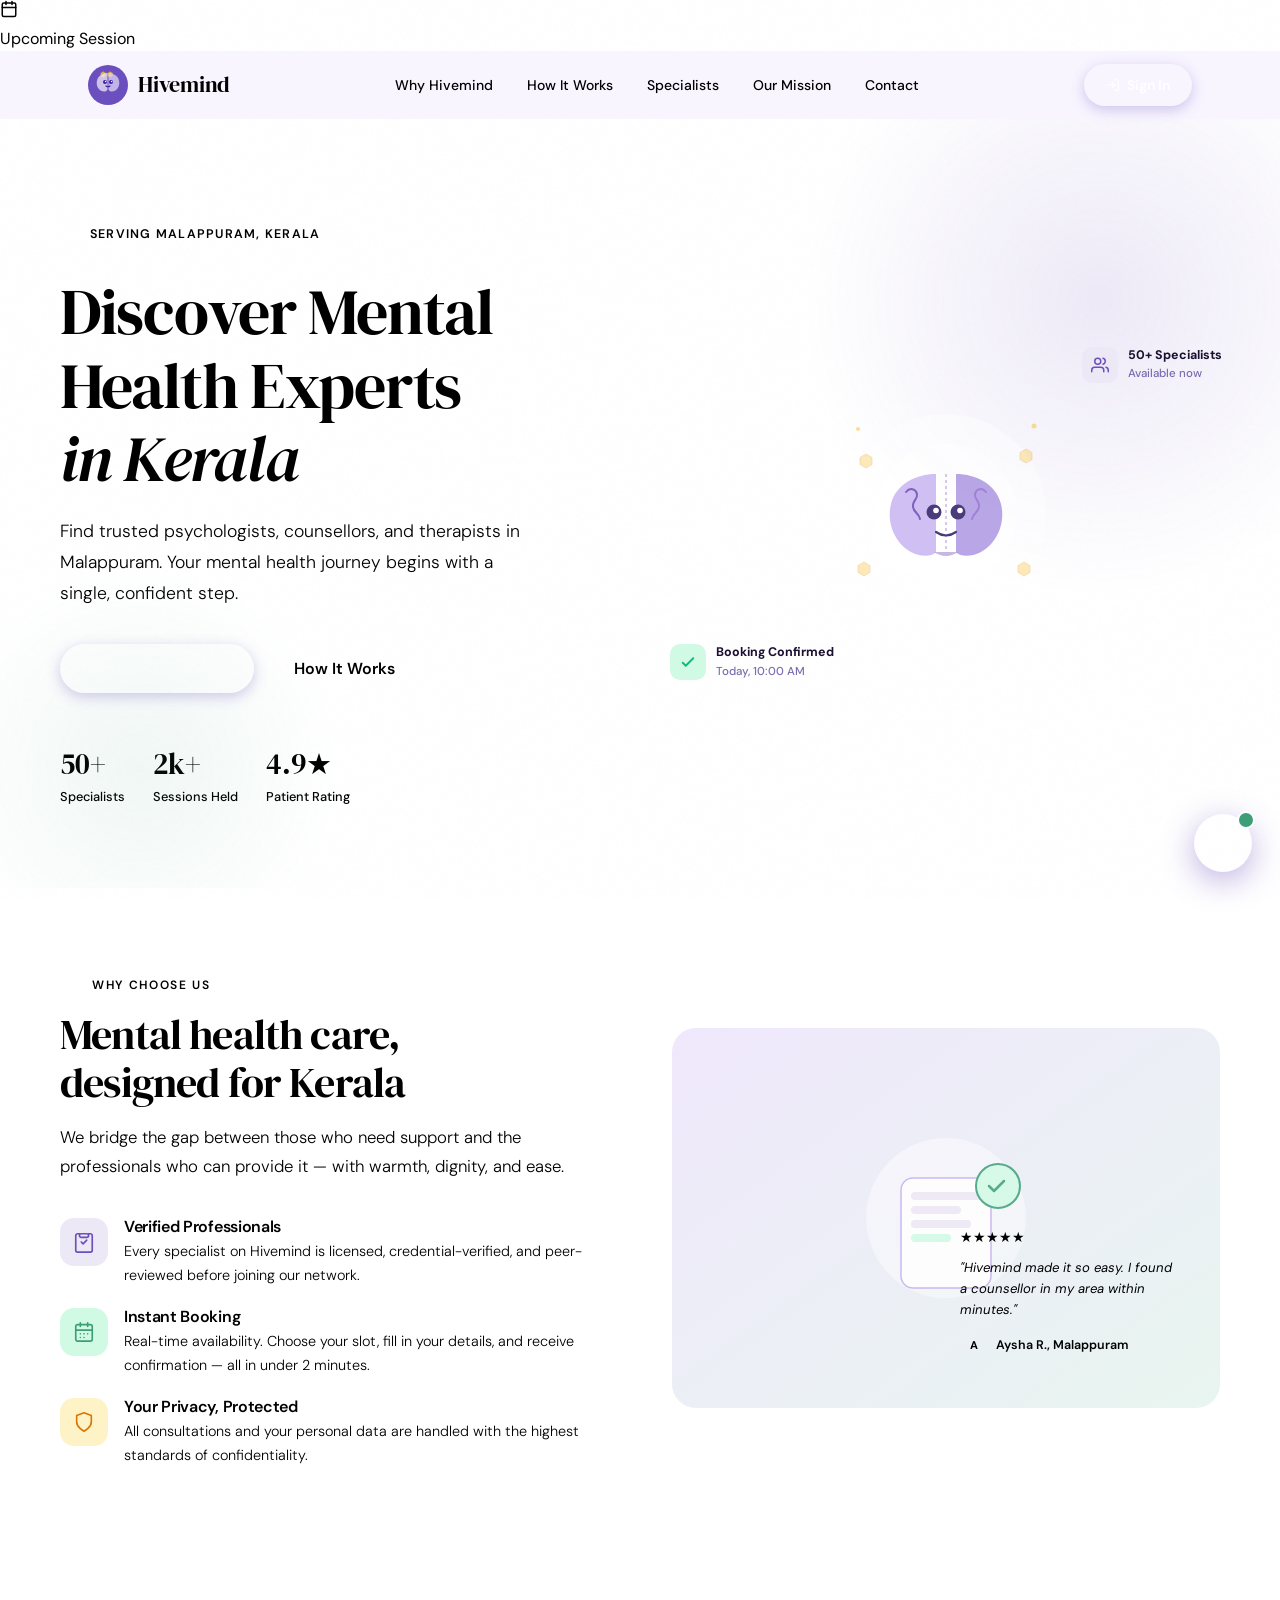
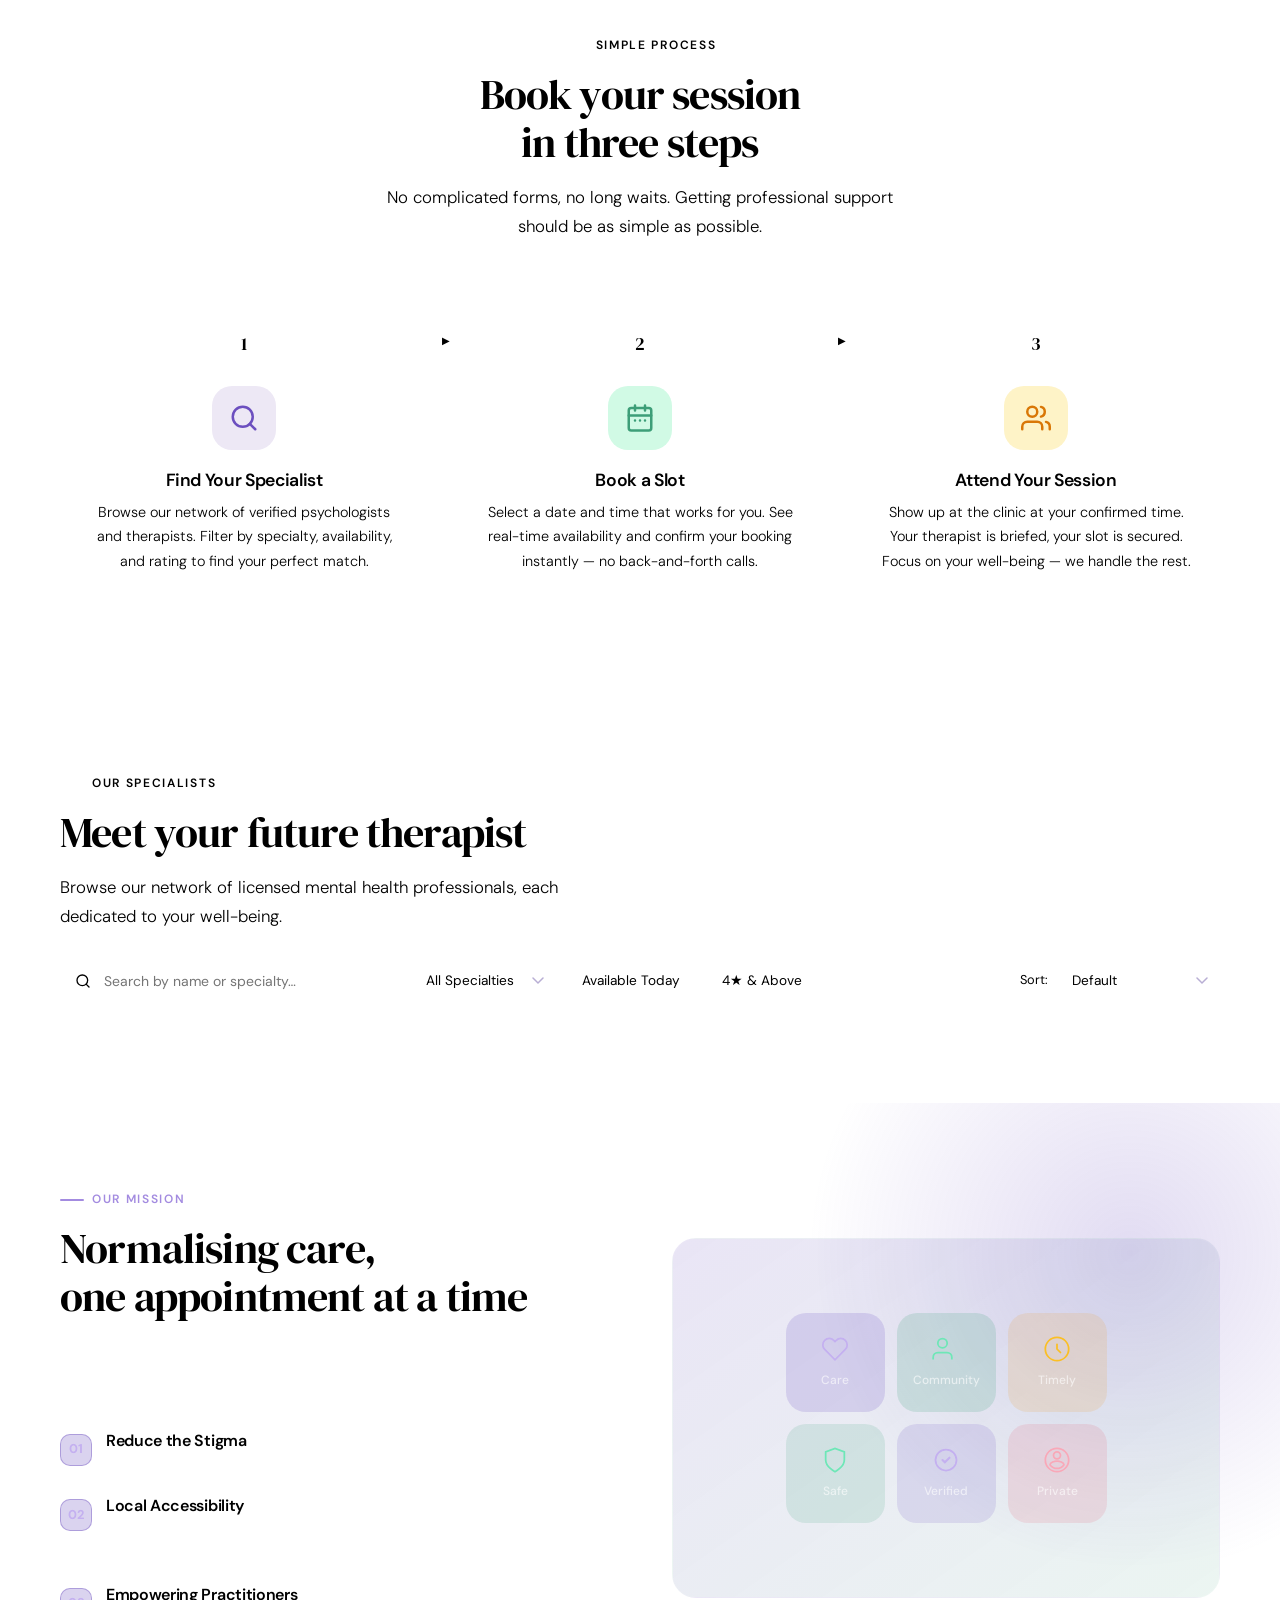
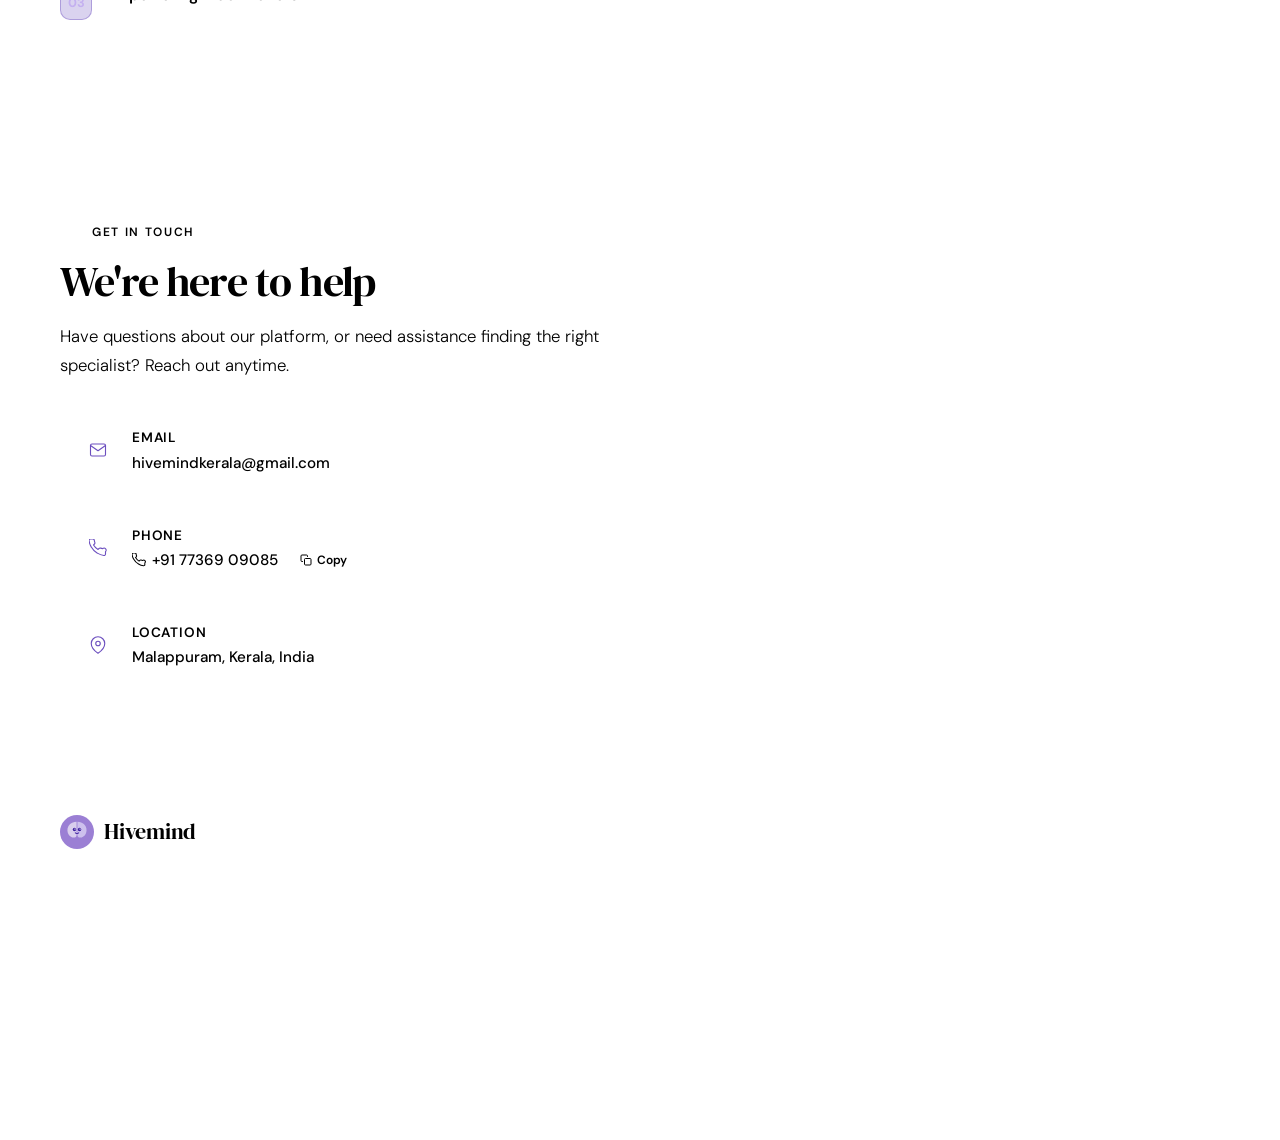
==== commit d297dcc0: "under progress" ====
--- a/home.html
+++ b/home.html
@@ -59,6 +59,24 @@
   <!-- ── NO INLINE STYLES — all styles are in css/styles.css ── -->
 </head>
 <body>
+
+<!-- ═══════════════ UPCOMING SESSION REMINDER BANNER ═══════════════ -->
+<div class="reminder-banner" id="reminder-banner" role="alert" aria-live="polite">
+  <div class="reminder-inner">
+    <div class="reminder-icon" aria-hidden="true">
+      <svg width="18" height="18" fill="none" viewBox="0 0 24 24">
+        <rect x="3" y="4" width="18" height="18" rx="2" stroke="currentColor" stroke-width="2"/>
+        <path d="M16 2v4M8 2v4M3 10h18" stroke="currentColor" stroke-width="2" stroke-linecap="round"/>
+      </svg>
+    </div>
+    <div class="reminder-text">
+      <span class="reminder-label">Upcoming Session</span>
+      <span class="reminder-doctor" id="reminder-doctor"></span>
+    </div>
+    <div class="reminder-time" id="reminder-time"></div>
+    <div class="reminder-countdown" id="reminder-countdown"></div>
+  </div>
+</div>
 
 <!-- Accessibility skip link: NEW -->
 <a href="#doctors" class="skip-link">Skip to specialists</a>
@@ -617,7 +635,6 @@
      then module script (data + business logic)
      ═══════════════════════════════════════════════════════ -->
 <script>
-<script>
 /* ══════════════════════════════════════════════════════════════════
    INLINE SCRIPT — Navigation helpers + module stubs
    ──────────────────────────────────────────────────────────────────
@@ -724,8 +741,6 @@
 <!-- ── MAIN MODULE — imports and starts the full app ── -->
 <script type="module" src="js/main.js"></script>
 
-</script>
-
 <!-- ── CONTACT POPUP ── -->
 <div id="contact-popup" style="display:none;position:fixed;inset:0;z-index:9999;background:rgba(26,16,48,.55);backdrop-filter:blur(4px);align-items:center;justify-content:center;">
   <div style="background:#fff;border-radius:20px;padding:36px;width:100%;max-width:420px;margin:20px;box-shadow:0 24px 64px rgba(74,59,122,.2);position:relative;animation:fadeUp .3s cubic-bezier(.16,1,.3,1) both;">
